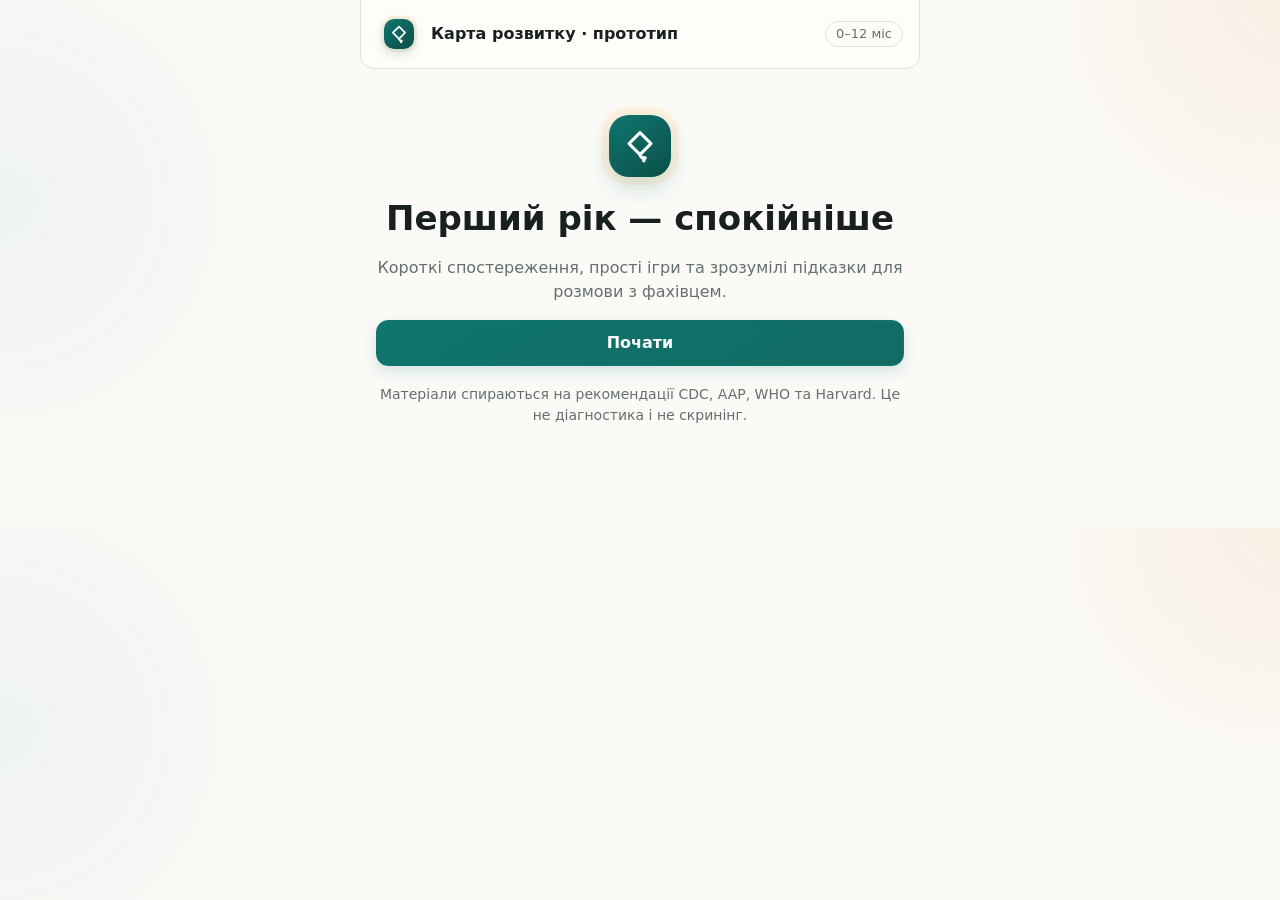
==== prototype_stage5_ua/index.html @ cbba1bf1 "refactor: focus game on one safe activity" ====
<!doctype html>
<html lang="uk">
<head>
  <meta charset="utf-8">
  <meta name="viewport" content="width=device-width, initial-scale=1, viewport-fit=cover">
  <meta name="theme-color" content="#0f766e">
  <meta name="apple-mobile-web-app-capable" content="yes">
  <meta name="apple-mobile-web-app-status-bar-style" content="default">
  <title>Карта розвитку дитини</title>
  <link rel="manifest" href="manifest.webmanifest">
  <link rel="icon" href="app-icon.svg" type="image/svg+xml">
  <link rel="apple-touch-icon" href="app-icon-192.png">
  <link rel="stylesheet" href="styles5.css?v=20260714-p2-57-r1">
</head>
<body>
  <header class="appbar">
    <button type="button" class="appbar-back" data-go="home" aria-label="На головну">
      <span class="brand-mark" aria-hidden="true">
        <svg viewBox="0 0 20 20" fill="none" stroke="currentColor" stroke-width="1.7" stroke-linecap="round" stroke-linejoin="round" focusable="false">
          <path d="m10 2.6 6.1 6.1-6.1 6.1-6.1-6.1Z"/><path d="M10 14.8c0 1.6 2 1.4 2 3"/><path d="m10.9 16.4 2 .2-.8 1.7"/>
        </svg>
      </span>
    </button>
    <div id="appbarChild" class="appbar-child"><strong>Карта розвитку</strong><span class="appbar-tag">0–12 міс</span></div>
    <span id="storageStatus" class="storage-status" role="status" aria-live="polite" aria-atomic="true" hidden></span>
    <span id="offlineStatus" class="offline-status" role="status" aria-live="polite" aria-atomic="true" hidden></span>
  </header>

  <main id="screen"></main>

  <nav id="bottomNav" class="bottom-nav" aria-label="Основна навігація"></nav>

  <!-- Reuse the canonical data + engine — no logic/data is duplicated here. -->
  <script src="../prototype_stage4_ua/data_ua.js?v=20260714-p2-57-r1"></script>
  <script src="../prototype_stage4_ua/engine.js?v=20260714-p2-57-r1"></script>
  <script src="questions_ua.js?v=20260714-p2-57-r1"></script>
  <script src="illustrations.js?v=20260714-p2-57-r1"></script>
  <script src="authors_ua.js?v=20260714-p2-57-r1"></script>
  <script src="who_windows.js?v=20260714-p2-57-r1"></script>
  <script src="activity_context_ua.js?v=20260714-p2-57-r1"></script>
  <script src="library_ua.js?v=20260714-p2-57-r1"></script>
  <script>window.MILESTONES_BUILD_CHANNEL = "validation";</script>
  <script src="app5.js?v=20260714-p2-57-r1"></script>
  <script src="pwa.js?v=20260714-p2-57-r1"></script>
</body>
</html>
---- prototype_stage5_ua/styles5.css ----
:root {
  --ink: #18201f;
  --muted: #64706d;
  --line: #dbe5e1;
  --paper: #fbfaf7;
  --panel: #ffffff;
  --mint: #dff3ec;
  --teal: #0f766e;
  --teal-dark: #0b4f49;
  --apricot: #e7a05a;
  --apricot-dark: #8a4c18;
  --apricot-soft: #fff1df;
  --blush-soft: #f8e9e4;
  --panel-warm: #fffdf9;
  --radius: 14px;
  --shadow: 0 10px 30px rgba(24, 32, 31, 0.08);
  --nav-h: 64px;
}

* { box-sizing: border-box; }
[hidden] { display: none !important; }
html { -webkit-text-size-adjust: 100%; }
body {
  margin: 0;
  color: var(--ink);
  background:
    radial-gradient(circle at 100% 0, rgba(231, 160, 90, 0.12), transparent 260px),
    radial-gradient(circle at 0 38%, rgba(15, 118, 110, 0.05), transparent 300px),
    var(--paper);
  font-family: Inter, ui-sans-serif, system-ui, -apple-system, "Segoe UI", sans-serif;
  line-height: 1.5;
}
button, input, select, textarea { font: inherit; }
h1, h2, h3, h4 { line-height: 1.25; }
h1 { font-size: clamp(26px, 7vw, 34px); margin: 4px 0 8px; }
h1[tabindex="-1"]:focus, #questionTitle[tabindex="-1"]:focus { outline: none; }
h2 { font-size: 20px; }
.muted { color: var(--muted); }
.small { font-size: 14px; }
.mt { margin-top: 22px; }
.center { text-align: center; }

/* shell */
.appbar {
  position: sticky; top: 0; z-index: 20;
  display: flex; align-items: center; gap: 10px;
  width: min(100%, 560px); margin: 0 auto;
  padding: 12px 16px; padding-top: max(12px, env(safe-area-inset-top));
  background: rgba(255, 253, 249, 0.94);
  border-bottom: 1px solid var(--line);
  backdrop-filter: blur(12px);
}
.appbar strong { flex: 1; font-size: 16px; }
.appbar-tag { flex-shrink: 0; color: var(--muted); font-size: 13px; border: 1px solid var(--line); border-radius: 999px; padding: 2px 10px; }
.offline-status { flex-shrink: 0; padding: 3px 8px; border: 1px solid var(--teal); border-radius: 999px; color: var(--teal-dark); background: var(--mint); font-size: 13px; font-weight: 700; }
.storage-status { flex-shrink: 0; padding: 3px 8px; border: 1px solid #d9a09a; border-radius: 999px; color: #8f2d25; background: #fdecea; font-size: 13px; font-weight: 700; }
.appbar-back { width: 44px; height: 44px; display: grid; place-items: center; border: 0; border-radius: 12px; background: transparent; padding: 0; cursor: pointer; }
.appbar-back:hover { background: var(--apricot-soft); }
.appbar-child { flex: 1; display: flex; align-items: center; gap: 8px; min-width: 0; }
.appbar-select { flex: 1; min-width: 0; min-height: 44px; width: 100%; font: inherit; font-weight: 600; color: inherit; background: transparent; border: 1px solid var(--line); border-radius: 8px; padding: 8px; cursor: pointer; }
.home-danger { display: flex; flex-wrap: wrap; gap: 18px; }
.home-danger .linklike { min-height: 44px; display: inline-flex; align-items: center; margin-top: 0; }
.who-window { margin: 6px 0 0; font-size: 14px; line-height: 1.5; color: var(--muted); border-left: 2px solid var(--teal); padding-left: 8px; }
.brand-mark { display: grid; place-items: center; width: 30px; height: 30px; border-radius: 10px; color: #fff; background: linear-gradient(145deg, var(--teal), var(--teal-dark)); box-shadow: 0 4px 12px rgba(15, 118, 110, 0.22), 0 0 0 3px var(--apricot-soft); }
.brand-mark svg { width: 20px; height: 20px; display: block; }

main {
  max-width: 560px; margin: 0 auto;
  padding-bottom: calc(var(--nav-h) + env(safe-area-inset-bottom) + 16px);
}
.screen-pad { padding: 18px 16px 8px; }
.screen-pad > h1 { margin: 4px 0 6px; }
.lead { font-size: 16px; color: var(--muted); }
.fineprint { color: var(--muted); font-size: 14px; margin-top: 18px; }

/* bottom nav */
.bottom-nav {
  position: fixed; left: 50%; bottom: 0; z-index: 20; transform: translateX(-50%);
  width: min(100%, 560px);
  display: flex; gap: 4px;
  padding: 8px 8px calc(8px + env(safe-area-inset-bottom));
  background: rgba(255, 255, 255, 0.96);
  border-top: 1px solid var(--line);
  backdrop-filter: blur(12px);
}
.nav-btn {
  flex: 1; display: flex; flex-direction: column; align-items: center; gap: 2px;
  min-height: 48px; padding: 6px 4px; border: 0; border-radius: 10px;
  background: transparent; color: var(--muted); cursor: pointer; font-size: 13px;
}
.nav-btn.active { color: var(--teal); background: linear-gradient(145deg, var(--mint), #edf8f4); }
.nav-ico { width: 22px; height: 22px; display: grid; place-items: center; line-height: 1; }
.nav-icon { width: 22px; height: 22px; display: block; }

/* buttons */
.btn {
  display: inline-flex; align-items: center; justify-content: center;
  min-height: 46px; padding: 0 18px; border-radius: 12px; border: 1px solid var(--line);
  background: var(--panel); color: var(--ink); cursor: pointer; font-weight: 600;
}
.btn.primary { background: linear-gradient(145deg, var(--teal), #126a64); border-color: var(--teal); color: #fff; box-shadow: 0 6px 16px rgba(15, 118, 110, 0.16); }
.btn.ghost { background: var(--mint); border-color: transparent; color: var(--teal-dark); }
.btn.block { display: flex; width: 100%; margin-top: 16px; }
.btn:disabled { opacity: .5; cursor: not-allowed; }
.has-thumb-action { padding-bottom: 94px; }
.thumb-action {
  position: fixed; left: 50%; bottom: calc(var(--nav-h) + env(safe-area-inset-bottom) + 8px); z-index: 19;
  width: min(calc(100% - 24px), 536px); transform: translateX(-50%);
  padding: 8px; border: 1px solid var(--line); border-radius: 14px;
  background: rgba(251, 250, 247, 0.96); box-shadow: var(--shadow); backdrop-filter: blur(12px);
}
.thumb-action .btn { width: 100%; margin: 0; }
.thumb-status { display: none; margin: 0 0 6px; color: var(--teal-dark); font-size: 14px; text-align: center; }
.thumb-status:not(:empty) { display: block; }
.row { display: flex; gap: 10px; margin-top: 14px; flex-wrap: wrap; }
.row .btn { flex: 1; }
.linklike { display: inline-block; margin-top: 24px; border: 0; background: none; color: var(--muted); text-decoration: underline; cursor: pointer; }
.linklike.danger { color: #b4453c; }

/* cards */
.card { border: 1px solid var(--line); border-radius: var(--radius); background: var(--panel); padding: 16px; margin-top: 14px; box-shadow: var(--shadow); }
.card.today, .card.next-step { border-left: 4px solid var(--teal); }
.card.next-step { position: relative; overflow: hidden; background: linear-gradient(145deg, #fff, var(--panel-warm)); }
.card.next-step::after { content: ""; position: absolute; top: -34px; right: -30px; width: 94px; height: 94px; border-radius: 50%; background: radial-gradient(circle, var(--apricot-soft) 0 44%, rgba(255, 241, 223, 0) 70%); pointer-events: none; }
.card.next-step > * { position: relative; z-index: 1; }
.card.next-step.done-today { border-left-color: #78a08e; background: linear-gradient(145deg, #f7faf9, #fffdf9); }
.card.next-step h2 { margin: 6px 0; }
.card.next-step .btn { margin-top: 4px; }
.next-step-progress { height: 7px; margin: 12px 0 14px; overflow: hidden; border-radius: 999px; background: #e5ece9; }
.next-step-progress span { display: block; height: 100%; border-radius: inherit; background: var(--teal); }
.mini-label { display: block; font-size: 13px; text-transform: uppercase; letter-spacing: .04em; color: var(--muted); margin-bottom: 6px; }
.chip { display: inline-block; font-size: 13px; color: var(--teal-dark); background: var(--mint); border-radius: 999px; padding: 3px 10px; }
.note { color: var(--muted); font-size: 14px; background: var(--mint); border-radius: 10px; padding: 10px 12px; margin-top: 12px; }
.hello h2 { margin: 4px 0 8px; }
.profile-meta { display: flex; align-items: center; gap: 10px; flex-wrap: wrap; }
.profile-edit { min-height: 44px; padding: 4px 12px; border: 0; border-radius: 9px; background: var(--mint); color: var(--teal-dark); cursor: pointer; font-weight: 600; }
.logo-dot { width: 62px; height: 62px; display: grid; place-items: center; border-radius: 20px; margin: 28px auto 20px; color: #fff; background: linear-gradient(145deg, var(--teal), var(--teal-dark)); box-shadow: 0 10px 24px rgba(15, 118, 110, 0.2), 0 0 0 8px var(--apricot-soft); }
.logo-dot .nav-icon { width: 36px; height: 36px; }

.week-recap { display: grid; grid-template-columns: 48px 1fr; gap: 12px; align-items: start; margin-top: 14px; padding: 15px; border: 1px solid #ecd6bf; border-radius: 16px; background: linear-gradient(145deg, var(--apricot-soft), #fffaf4 58%, var(--blush-soft)); }
.week-recap-mark { width: 46px; height: 46px; display: grid; place-items: center; border-radius: 15px; color: var(--teal-dark); background: rgba(255, 255, 255, 0.74); box-shadow: 0 5px 14px rgba(138, 76, 24, 0.1); }
.week-recap-mark .nav-icon { width: 26px; height: 26px; }
.week-recap h2 { margin: 2px 0 5px; font-size: 18px; }
.week-recap p { margin: 0; color: #5f554d; font-size: 14px; }
.week-recap .mini-label { color: var(--apricot-dark); margin-bottom: 2px; }
.week-recap .week-recap-note { margin-top: 8px; padding-top: 8px; border-top: 1px solid rgba(138, 76, 24, 0.13); color: #71563f; }
.private-moments { margin-top: 14px; padding: 15px; border: 1px solid #cfe2dd; border-radius: 16px; background: #f5faf8; }
.private-moments-head { display: flex; align-items: flex-start; justify-content: space-between; gap: 12px; }
.private-moments-head h2 { margin: 2px 0 0; font-size: 18px; }
.private-moments-head > span { padding: 4px 8px; border-radius: 999px; background: #fff; color: var(--teal-dark); font-size: 11px; font-weight: 800; }
.private-moments > p { margin: 8px 0 0; color: var(--muted); font-size: 13px; }
.private-moments ul { display: grid; gap: 8px; margin: 12px 0 0; padding: 0; list-style: none; }
.private-moments li { display: grid; grid-template-columns: minmax(0, 1fr) auto; gap: 10px; align-items: start; padding: 10px; border-radius: 11px; background: #fff; }
.private-moments li div { display: grid; gap: 3px; min-width: 0; }
.private-moments time { color: var(--muted); font-size: 11px; }
.private-moments li strong { color: var(--teal-dark); font-size: 13px; }
.private-moments li p { margin: 1px 0 0; color: #40504d; font-size: 13px; overflow-wrap: anywhere; }
.private-moments li button { min-height: 40px; padding: 6px 8px; border: 1px solid var(--line); border-radius: 9px; background: transparent; color: #855021; cursor: pointer; font-size: 12px; }
.private-moments > small { display: block; margin-top: 10px; color: var(--muted); line-height: 1.4; }
.parent-minute { margin-top: 14px; padding: 15px; border: 1px solid #ecd6bf; border-radius: 16px; background: linear-gradient(145deg, #fffaf4, var(--apricot-soft)); }
.parent-minute-head { display: flex; align-items: flex-start; gap: 11px; }
.parent-minute-head > span { width: 38px; height: 38px; display: grid; place-items: center; flex: 0 0 38px; border-radius: 13px; background: #fff; color: var(--apricot-dark); font-size: 20px; font-weight: 800; }
.parent-minute h2 { margin: 2px 0 0; font-size: 18px; }
.parent-minute > p { margin: 9px 0; color: #5f554d; font-size: 13px; }
.parent-minute details { border-top: 1px solid rgba(138, 76, 24, .14); }
.parent-minute summary { min-height: 46px; display: flex; align-items: center; color: var(--teal-dark); cursor: pointer; font-weight: 750; }
.parent-minute-answer { padding: 0 0 3px; }
.parent-minute-answer p { margin: 0 0 10px; color: #40504d; font-size: 14px; }
.parent-minute-answer strong { display: block; margin-bottom: 4px; color: var(--apricot-dark); font-size: 13px; }
.parent-minute-answer a { display: inline-block; min-height: 44px; padding: 10px 0; color: var(--teal-dark); font-weight: 700; }
.parent-minute-answer small { display: block; color: var(--muted); }
.home-today-flow { display: grid; gap: 0; }
.home-secondary { margin-top: 22px; }
.home-secondary h2 { margin: 0 0 10px; font-size: 18px; }
.home-secondary-links { display: grid; gap: 8px; }
.home-secondary-link { width: 100%; min-height: 68px; display: grid; grid-template-columns: 40px 1fr 32px; align-items: center; gap: 10px; padding: 10px 12px; border: 1px solid var(--line); border-radius: 12px; background: var(--panel); color: var(--ink); cursor: pointer; text-align: left; }
.home-secondary-link > span:first-child { width: 40px; height: 40px; display: grid; place-items: center; border-radius: 12px; background: var(--mint); color: var(--teal-dark); }
.home-secondary-link > span:nth-child(2) { display: grid; gap: 2px; }
.home-secondary-link strong { font-size: 15px; }
.home-secondary-link small { color: var(--muted); font-size: 12px; }
.home-secondary-link > b { width: 32px; height: 32px; display: grid; place-items: center; color: var(--teal-dark); font-size: 18px; }

/* tiles */
.tiles { display: grid; grid-template-columns: 1fr 1fr; gap: 12px; margin-top: 16px; }
.data-controls { margin-top: 12px; }
.data-controls summary { min-height: 44px; display: flex; align-items: center; color: var(--muted); cursor: pointer; font-size: 13px; }
.data-controls .home-danger { padding-top: 4px; }
.install-controls, .update-controls { padding: 6px 0 14px; border-bottom: 1px solid var(--line); }
.install-controls .btn, .update-controls .btn { width: 100%; }
.backup-controls { padding: 6px 0 14px; border-bottom: 1px solid var(--line); }
.backup-actions { display: grid; grid-template-columns: 1fr; gap: 8px; }
.backup-actions .btn { width: 100%; }
.backup-status { min-height: 21px; margin: 8px 0 0; color: var(--teal-dark); font-size: 14px; }
.visually-hidden { position: absolute !important; width: 1px !important; height: 1px !important; padding: 0 !important; margin: -1px !important; overflow: hidden !important; clip: rect(0, 0, 0, 0) !important; white-space: nowrap !important; border: 0 !important; }
.tile { text-align: left; display: flex; flex-direction: column; gap: 2px; min-height: 72px; padding: 14px; border: 1px solid var(--line); border-radius: 12px; background: var(--panel-warm); cursor: pointer; }
.tile strong { font-size: 15px; }
.tile .muted { font-size: 14px; }

/* forms */
.field { display: block; margin-top: 14px; }
.field > span { display: block; font-size: 14px; color: var(--muted); margin-bottom: 6px; }
.field input, .field textarea { width: 100%; padding: 12px; border: 1px solid var(--line); border-radius: 10px; background: var(--panel); }
.field input[aria-invalid="true"] { border-color: #b4453c; }
.field-error { min-height: 20px; margin-top: 6px; color: #b4453c; font-size: 14px; }
.check { display: flex; gap: 10px; align-items: flex-start; margin-top: 14px; padding: 12px; border: 1px solid var(--line); border-radius: 10px; background: var(--panel); cursor: pointer; }
.check input { margin-top: 3px; }
.age-hint { margin-top: 10px; color: var(--teal-dark); font-size: 14px; min-height: 18px; }
.preterm-details { margin-top: 16px; border: 1px solid var(--line); border-radius: 12px; background: #f7faf9; padding: 0 14px; }
.preterm-details summary { min-height: 48px; display: flex; align-items: center; color: var(--teal-dark); cursor: pointer; font-weight: 700; }
.preterm-details[open] summary { border-bottom: 1px solid var(--line); }
.preterm-details > p { margin: 12px 0 0; }
.preterm-details .field { margin-bottom: 0; }
.corrected-age-note { margin: 9px 0 14px; color: var(--muted); font-size: 13px; line-height: 1.45; }

/* survey */
.q-card { border: 1px solid var(--line); border-radius: 12px; background: var(--panel); padding: 16px; margin-top: 12px; }
.q-card-single { margin-top: 18px; padding: 20px; box-shadow: var(--shadow); }
.q-card-single h2 { margin: 8px 0; font-size: 22px; }
.question-prompt { margin: 10px 0 0; font-size: 17px; line-height: 1.6; }
.q-meta { display: flex; justify-content: space-between; gap: 10px; color: var(--muted); font-size: 13px; margin-bottom: 6px; }
.q-card h4 { margin: 0 0 6px; font-size: 16px; }
.state-controls { display: grid; grid-template-columns: 1fr; gap: 8px; margin-top: 18px; }
.state-controls button { min-height: 48px; border: 1px solid var(--line); border-radius: 11px; background: #f7faf9; color: var(--ink); cursor: pointer; font-size: 15px; font-weight: 600; }
.state-controls button.active { color: #fff; background: var(--teal); border-color: var(--teal); }
.progress-mini { height: 8px; border-radius: 999px; background: var(--mint); overflow: hidden; margin-top: 8px; }
.progress-mini span { display: block; height: 100%; background: var(--teal); transition: width .2s ease; }
.survey-progress-row { display: flex; justify-content: space-between; gap: 12px; margin-top: 20px; color: var(--muted); font-size: 14px; }
.survey-actions { display: grid; grid-template-columns: 1fr 1.4fr; gap: 10px; margin-top: 16px; }
.survey-actions-auto { display: flex; align-items: center; gap: 12px; }
.survey-actions-auto .btn { flex: 0 0 auto; }
.survey-auto-hint { flex: 1; margin: 0; color: var(--muted); font-size: 14px; text-align: right; }

/* charts (grouped vertical bars, one bar per test) */
.dbars { margin-top: 6px; }
.chart-cap { font-size: 12px; color: var(--muted); margin: 0 0 10px; }
.chart-legend { display: flex; flex-wrap: wrap; gap: 8px 14px; margin-bottom: 12px; }
.leg { display: inline-flex; align-items: center; gap: 6px; font-size: 12px; color: var(--muted); }
.leg-dot { width: 10px; height: 10px; border-radius: 3px; display: inline-block; }
.vchart { display: flex; align-items: flex-end; gap: 14px; padding: 4px 2px 0; }
.vgroup { flex: 1; min-width: 0; display: flex; flex-direction: column; align-items: center; gap: 6px; }
.vbar-count { font-style: normal; font-size: 12px; color: var(--muted); }
.cbars { display: flex; align-items: flex-end; gap: 3px; height: 120px; }
.cbar { width: 13px; border-radius: 5px 5px 0 0; min-height: 3px; transition: height .25s ease; }
.vbar-label { font-size: 11px; line-height: 1.2; text-align: center; color: var(--ink); }

/* vision / discuss */
.focus-list { margin: 8px 0 0; padding-left: 18px; }
.result-hero { display: grid; grid-template-columns: 42px 1fr; gap: 10px 12px; margin-top: 14px; padding: 15px; border: 1px solid #cfe3de; border-radius: 16px; background: linear-gradient(145deg, #fff, var(--mint)); }
.result-hero-icon { width: 42px; height: 42px; display: grid; place-items: center; border-radius: 14px; background: var(--teal); color: #fff; font-size: 22px; font-weight: 800; }
.result-hero .mini-label { margin: 0 0 2px; }
.result-hero h2 { margin: 0; font-size: 20px; }
.result-hero p { margin: 5px 0 0; color: #40504d; font-size: 14px; }
.result-hero > small { grid-column: 1 / -1; color: var(--muted); font-size: 12px; }
.result-hero.discuss-now { border-color: #e7c49f; background: linear-gradient(145deg, #fff, var(--apricot-soft)); }
.result-hero.discuss-now .result-hero-icon { background: var(--apricot-dark); }
.result-focus { display: flex; align-items: center; justify-content: space-between; gap: 10px; margin-top: 12px; padding: 10px 12px; border-radius: 12px; background: var(--panel); }
.result-focus > span { color: var(--muted); font-size: 12px; font-weight: 700; }
.result-focus > div { display: flex; flex-wrap: wrap; justify-content: flex-end; gap: 5px; }
.result-focus strong { padding: 4px 8px; border-radius: 999px; background: var(--mint); color: var(--teal-dark); font-size: 12px; }
.result-details { margin-top: 12px; border-top: 1px solid var(--line); border-bottom: 1px solid var(--line); }
.result-details > summary { min-height: 48px; display: flex; align-items: center; color: var(--teal-dark); cursor: pointer; font-weight: 700; }
.result-details .domain-summary { padding-bottom: 6px; }
.discuss-card { border: 1px solid var(--line); border-left: 3px solid var(--teal); border-radius: 10px; background: var(--panel); padding: 12px 14px; margin-top: 10px; }
.discuss-card h3 { margin: 0 0 6px; font-size: 16px; }
.calm-anchor { margin-top: 8px; padding: 11px 12px; border-radius: 10px; color: var(--teal-dark); background: var(--mint); font-size: 14px; }
.calm-details, .evidence-details { margin-top: 16px; border: 1px solid var(--line); border-radius: 12px; background: var(--panel); padding: 12px 14px; }
.calm-details summary, .evidence-details summary { min-height: 44px; display: flex; align-items: center; color: var(--teal-dark); cursor: pointer; font-weight: 700; }
.domain-summary { display: grid; gap: 0; }
.domain-row { display: grid; gap: 3px; padding: 12px 0; border-bottom: 1px solid var(--line); }
.domain-row:last-child { border-bottom: 0; }
.domain-row span { color: var(--muted); font-size: 14px; }
.observation-route { display: grid; gap: 5px; margin-top: 14px; padding: 13px 14px; border: 1px solid #cfe3de; border-radius: 13px; background: var(--mint); }
.observation-route .mini-label { margin: 0; }
.observation-route strong { color: var(--teal-dark); font-size: 16px; }
.observation-route p { margin: 0; color: #40504d; font-size: 13px; }
.observation-route .btn { margin-top: 5px; }
.observation-route.discuss-now { border-color: #e7c49f; background: var(--apricot-soft); }
.observation-route.discuss-now strong { color: var(--apricot-dark); }

/* specialist visit prep */
.visit-overview { margin-top: 18px; padding: 16px; border: 1px solid var(--line); border-left: 4px solid var(--teal); border-radius: var(--radius); background: var(--panel); box-shadow: var(--shadow); }
.visit-overview-head { display: flex; align-items: flex-start; justify-content: space-between; gap: 12px; }
.visit-overview-head h2 { margin: 0; font-size: 19px; }
.visit-overview-head time { max-width: 42%; color: var(--muted); font-size: 12px; text-align: right; }
.visit-ready-line { margin: 14px 0 0; padding: 10px 12px; border-radius: 10px; color: var(--teal-dark); background: var(--mint); font-size: 14px; }
.visit-discuss { margin-top: 14px; border-top: 1px solid var(--line); }
.visit-discuss summary { min-height: 48px; display: flex; align-items: center; color: var(--teal-dark); cursor: pointer; font-weight: 700; }
.visit-discuss-body { padding: 2px 0 4px; }
.visit-notes { margin-top: 14px; border: 1px solid var(--line); border-radius: 12px; background: var(--panel); padding: 0 14px; }
.visit-notes summary { min-height: 52px; display: flex; align-items: center; justify-content: space-between; gap: 12px; color: var(--teal-dark); cursor: pointer; font-weight: 700; }
.visit-prep { padding: 2px 0 16px; }
.visit-prep textarea { min-height: 86px; resize: vertical; }
.visit-notes:focus-within ~ .thumb-action { display: none; }
.local-note { margin: 14px 0 0; color: var(--muted); font-size: 13px; }

/* program */
.play-context { margin: 12px 0; border: 1px solid var(--line); border-radius: 14px; background: rgba(255, 253, 249, 0.9); box-shadow: 0 5px 16px rgba(24, 32, 31, 0.04); overflow: hidden; }
.play-context > summary { min-height: 50px; display: grid; grid-template-columns: 28px 1fr auto; align-items: center; gap: 7px; padding: 10px 12px; color: var(--teal-dark); cursor: pointer; }
.play-context > summary > span { width: 28px; height: 28px; display: grid; place-items: center; border-radius: 9px; background: var(--mint); }
.play-context > summary small { color: var(--muted); font-size: 11px; font-weight: 650; }
.play-context[open] > summary { border-bottom: 1px solid var(--line); }
.play-context-head { display: flex; align-items: baseline; justify-content: space-between; gap: 10px; }
.play-context-head span { color: var(--muted); font-size: 12px; }
.play-context-copy { margin: 4px 0 10px; color: var(--muted); font-size: 13px; }
.play-context-options { display: flex; flex-wrap: wrap; gap: 6px; padding: 11px 12px 0; }
.play-context-options button { min-height: 44px; border: 1px solid var(--line); border-radius: 999px; background: #fff; color: var(--ink); padding: 7px 8px; cursor: pointer; font-size: 13px; font-weight: 650; }
.play-context-options button.active { border-color: var(--teal); background: var(--mint); color: var(--teal-dark); }
.play-context-options button:disabled { opacity: .55; cursor: not-allowed; }
.play-context-status { min-height: 20px; margin: 8px 12px 11px; color: var(--teal-dark); font-size: 13px; }
.illus { display: flex; align-items: center; justify-content: center; color: var(--teal); background: var(--mint); border-radius: 12px; padding: 18px; margin-bottom: 12px; }
.illus svg { width: 84px; height: 84px; }
.illus.mini { padding: 10px; margin-bottom: 10px; border-radius: 10px; }
.illus.mini svg { width: 46px; height: 46px; }
.tag-row { display: flex; flex-wrap: wrap; gap: 6px; margin-bottom: 8px; }
.source-line { font-size: 13px; color: var(--muted); }
.approach { margin-top: 12px; padding: 10px 12px; border: 1px dashed var(--line); border-radius: 10px; background: #f6faf9; }
.approach p { margin: 6px 0 0; font-size: 14px; }
.approach-tag { display: inline-block; font-size: 11px; color: var(--teal-dark); background: var(--mint); border-radius: 999px; padding: 2px 8px; }
.steps ol { counter-reset: activity-step; display: grid; gap: 6px; margin: 7px 0 0; padding: 0; list-style: none; }
.steps li { counter-increment: activity-step; position: relative; min-height: 38px; padding: 8px 10px 8px 42px; border-radius: 10px; background: #f7faf9; }
.steps li::before { content: counter(activity-step); position: absolute; left: 10px; top: 9px; width: 24px; height: 24px; display: grid; place-items: center; border-radius: 50%; color: #fff; background: var(--teal); font-size: 12px; font-weight: 700; }
.stop { margin-top: 10px; font-size: 14px; background: #f5f8f7; border: 1px solid var(--line); border-radius: 10px; padding: 9px 11px; }
.program-list { display: grid; gap: 10px; margin-top: 10px; }
.week-plan { margin-top: 18px; border-top: 1px solid var(--line); }
.week-plan > summary { min-height: 52px; display: flex; align-items: center; justify-content: space-between; gap: 12px; color: var(--teal-dark); cursor: pointer; font-weight: 700; }
.week-plan[open] > summary { border-bottom: 1px solid var(--line); }
.play-cycle { margin-top: 14px; padding: 13px; border: 1px solid var(--line); border-radius: 14px; background: var(--panel); }
.play-cycle-head { display: flex; align-items: flex-start; justify-content: space-between; gap: 12px; }
.play-cycle-head .mini-label { margin-bottom: 2px; }
.play-cycle-head > span { color: var(--muted); font-size: 12px; white-space: nowrap; }
.play-cycle ol { display: grid; grid-template-columns: repeat(7, minmax(52px, 1fr)); gap: 6px; margin: 12px -4px 0; padding: 0 4px 5px; list-style: none; overflow-x: auto; }
.play-cycle li { min-width: 52px; display: grid; justify-items: center; gap: 2px; padding: 7px 4px; border: 1px solid var(--line); border-radius: 10px; color: var(--muted); background: #fff; }
.play-cycle li.active { border-color: var(--teal); color: var(--teal-dark); background: var(--mint); }
.play-cycle li span, .play-cycle li small { font-size: 10px; }
.play-cycle li strong { font-size: 16px; }
.play-cycle p { margin: 7px 0 0; color: var(--muted); font-size: 12px; }
.day-acc { border: 1px solid var(--line); border-radius: 12px; background: var(--panel); overflow: hidden; }
.day-acc.open { border-color: var(--teal); box-shadow: var(--shadow); }
.today-game { margin-top: 14px; }
.daily-play-menu { margin-top: 14px; padding: 0 14px; border: 1px solid #cfe2dd; border-radius: 15px; background: #f5faf8; }
.daily-play-menu > summary { min-height: 50px; display: flex; align-items: center; justify-content: space-between; gap: 12px; color: var(--teal-dark); cursor: pointer; font-weight: 750; }
.daily-play-menu > summary small { color: var(--muted); font-size: 12px; font-weight: 600; }
.daily-play-menu[open] > summary { border-bottom: 1px solid #cfe2dd; }
.daily-play-menu > .daily-play-hint { margin: 9px 1px 14px; color: var(--muted); font-size: 12px; }
.daily-play-options { display: grid; gap: 7px; margin-top: 12px; }
.daily-play-option { min-height: 58px; display: grid; grid-template-columns: 1fr auto; align-items: center; gap: 8px; padding: 8px 10px; border: 1px solid var(--line); border-radius: 12px; background: #fff; color: var(--ink); cursor: pointer; text-align: left; }
.daily-play-option > strong { font-size: 15px; }
.daily-play-option > small { color: var(--muted); font-size: 11px; white-space: nowrap; }
.daily-play-option.done { background: var(--mint); }
.daily-play-option:disabled { opacity: .55; cursor: not-allowed; }
.today-game-head { display: flex; align-items: center; gap: 8px; padding: 12px 14px 0; }
.day-acc-head { width: 100%; display: flex; align-items: center; gap: 10px; padding: 14px; border: 0; background: transparent; cursor: pointer; text-align: left; }
.day-acc-meta { display: flex; align-items: center; gap: 8px; flex-shrink: 0; }
.day-num { font-weight: 700; }
.day-acc-title { flex: 1; min-width: 0; color: var(--muted); font-size: 14px; overflow: hidden; text-overflow: ellipsis; white-space: nowrap; }
.day-acc.open .day-acc-title { display: none; }
.day-badge { font-size: 11px; color: var(--teal-dark); background: var(--mint); border-radius: 999px; padding: 3px 8px; flex-shrink: 0; }
.day-acc-caret { color: var(--teal); font-size: 14px; flex-shrink: 0; }
.day-acc-body { padding: 4px 14px 14px; }
.activity-title { margin: 8px 0 6px; }
.activity-title-row { display: flex; align-items: flex-start; justify-content: space-between; gap: 10px; }
.activity-title-row .activity-title { flex: 1; min-width: 0; }
.favorite-toggle { min-height: 44px; display: inline-flex; align-items: center; gap: 5px; flex-shrink: 0; border: 1px solid var(--line); border-radius: 999px; background: #fff; color: var(--teal-dark); padding: 7px 10px; cursor: pointer; font-size: 12px; font-weight: 700; }
.favorite-toggle.active { border-color: #e0a974; background: #fff4e8; color: #8a4c18; }
.favorite-icon { width: 18px; height: 18px; display: block; }
.activity-quick-meta { margin-bottom: 12px; }
.activity-safety-strip { display: grid; gap: 7px; margin: 0 0 14px; padding: 13px; border: 1px solid #b9d8d1; border-radius: 12px; background: #f2f8f6; color: var(--ink); }
.activity-safety-strip > strong { color: var(--teal-dark); font-size: 15px; }
.activity-safety-strip p { margin: 0; font-size: 14px; line-height: 1.45; }
.activity-safety-stop { margin-top: 2px !important; padding: 9px 10px; border-left: 3px solid var(--apricot-dark); border-radius: 8px; background: #fff7ed; color: #5f3f25; }
.activity-safety-missing { border-color: #d9a09a; background: #fdecea; }
.activity-safety-missing > strong { color: #8f2d25; }
.low-energy-option { display: grid; gap: 3px; margin: 0 0 12px; padding: 11px 12px; border: 1px solid #ecd6bf; border-radius: 11px; background: var(--apricot-soft); }
.low-energy-option strong { color: var(--apricot-dark); font-size: 13px; }
.low-energy-option span { color: #5f554d; font-size: 14px; }
.low-energy-option small { color: var(--muted); font-size: 12px; }
.motion-guide { margin: 4px 0 12px; }
.motion-guide-head { display: flex; align-items: baseline; justify-content: space-between; gap: 10px; margin-bottom: 8px; }
.motion-guide-head span { flex-shrink: 0; color: var(--muted); font-size: 12px; }

/* One large step per slide; native finger-swipe via horizontal scroll-snap (Instagram-style).
   The caption is inside each slide, so it travels together with its illustration. */
.motion-carousel { overflow: hidden; border: 1px solid #d8e8e4; border-radius: 15px; background: #fffaf3; }
.motion-track {
  display: flex; overflow-x: auto; scroll-snap-type: x mandatory;
  -webkit-overflow-scrolling: touch; scrollbar-width: none;
}
.motion-track::-webkit-scrollbar { display: none; }
.motion-slide { flex: 0 0 100%; min-width: 0; scroll-snap-align: center; scroll-snap-stop: always; }
.motion-slide-art {
  aspect-ratio: 1 / 1; background-repeat: no-repeat; background-color: #fffaf3;
}
.motion-slide-art-svg { display: grid; place-items: center; color: var(--teal-dark); background: rgba(221, 241, 237, .7); }
.motion-slide-art-svg svg { width: 82%; height: 82%; }
.motion-slide-art-svg .motion-accent { color: #d77d39; stroke: currentColor; }
.motion-slide-copy { padding: 11px 13px 13px; border-top: 1px solid #e4efeb; }
.motion-slide-copy span { display: block; color: var(--teal-dark); font-size: 12px; font-weight: 800; }
.motion-slide-copy p { margin: 4px 0 0; color: #40504d; font-size: 14px; line-height: 1.4; }
.motion-slide-stop .motion-slide-copy { background: #fff8f1; }
.motion-slide-stop .motion-slide-copy span { color: var(--apricot-dark); }

.motion-dots { display: flex; justify-content: center; gap: 7px; margin-top: 10px; }
.motion-dot {
  width: 8px; height: 8px; padding: 0; border: 0; border-radius: 50%;
  background: #cddbd6; cursor: pointer; transition: width .2s ease, background .2s ease;
}
.motion-dot.active { width: 22px; border-radius: 999px; background: var(--teal); }
.motion-dot:focus-visible { outline: 3px solid #2563eb; outline-offset: 3px; }

.motion-guide-note { margin: 8px 2px 0; color: var(--muted); font-size: 12px; line-height: 1.4; }
.full-steps { margin: 4px 0 0; border-top: 1px solid var(--line); border-bottom: 1px solid var(--line); }
.full-steps > summary { min-height: 46px; display: flex; align-items: center; color: var(--teal-dark); cursor: pointer; font-weight: 700; }
.full-steps .steps { padding-bottom: 10px; }
.activity-more { margin-top: 9px; border-top: 1px solid var(--line); border-bottom: 1px solid var(--line); }
.activity-more > summary { min-height: 46px; display: flex; align-items: center; color: var(--teal-dark); cursor: pointer; font-weight: 700; }
.activity-more > .steps { padding: 2px 0 8px; }
.activity-more .evidence-details { margin-bottom: 10px; }
.day-opts { display: flex; flex-wrap: wrap; gap: 8px; margin-bottom: 12px; }
.day-opt { min-height: 44px; border: 1px solid var(--line); border-radius: 999px; background: #f7faf9; padding: 8px 12px; cursor: pointer; font-size: 13px; }
.day-opt.active { background: var(--teal); color: #fff; border-color: var(--teal); }
.bonus-label { margin: 14px 0 6px; font-size: 12px; color: var(--muted); }
.day-opts.bonus { margin-bottom: 4px; }
.day-opts.bonus .day-opt { background: #fff; border-style: dashed; }
.day-opts.bonus .day-opt.active { background: var(--teal); border-style: solid; }
.activity-switcher { margin: 16px 0; border-top: 1px solid var(--line); border-bottom: 1px solid var(--line); }
.activity-switcher summary { min-height: 48px; display: flex; align-items: center; color: var(--teal-dark); cursor: pointer; font-weight: 700; }
.activity-switcher-body { padding-bottom: 4px; }
.saved-games { margin-top: 14px; border: 1px solid var(--line); border-radius: 12px; background: var(--panel); padding: 0 14px; }
.saved-games summary { min-height: 48px; display: flex; align-items: center; justify-content: space-between; gap: 12px; color: var(--teal-dark); cursor: pointer; font-weight: 700; }
.saved-games[open] summary { border-bottom: 1px solid var(--line); }
.saved-count { min-width: 28px; padding: 3px 8px; border-radius: 999px; background: #fff4e8; color: #8a4c18; text-align: center; font-size: 12px; }
.saved-game-list { display: grid; gap: 8px; padding: 12px 0 14px; }
.saved-game { width: 100%; min-height: 52px; display: flex; flex-direction: column; align-items: flex-start; gap: 2px; border: 1px solid var(--line); border-radius: 10px; background: #f7faf9; padding: 10px 12px; color: var(--ink); cursor: pointer; text-align: left; }
.saved-game span { color: var(--muted); font-size: 13px; }
.saved-game:disabled { opacity: .55; cursor: not-allowed; }
.activity-feedback { margin-top: 14px; padding: 12px; border-radius: 12px; background: #fff4e8; border: 1px solid #eed3b7; }
.activity-feedback > p { margin: 5px 0 10px; color: #71563f; font-size: 13px; }
.feedback-options { display: grid; grid-template-columns: 1fr 1fr; gap: 8px; }
.feedback-options button { min-height: 44px; border: 1px solid #ddc1a5; border-radius: 10px; background: #fff; color: var(--ink); cursor: pointer; font-weight: 600; }
.feedback-options button.active { border-color: var(--teal); background: var(--mint); color: var(--teal-dark); }
.activity-feedback-response { margin: 9px 0 0; padding: 8px 10px; border-radius: 9px; background: #f5faf8; color: var(--teal-dark); font-size: 12px; }
.play-timer { margin: 15px 0 2px; padding: 13px; border: 1px solid #d8e8e4; border-radius: 13px; background: #f5faf8; }
.play-timer-head { display: flex; align-items: center; justify-content: space-between; gap: 12px; }
.play-timer-head strong { display: block; color: var(--teal-dark); }
.play-timer output { min-width: 70px; color: var(--teal-dark); font-size: 25px; font-variant-numeric: tabular-nums; font-weight: 800; text-align: right; }
.play-timer-presets { display: grid; grid-template-columns: repeat(3, 1fr); gap: 7px; margin: 12px 0 9px; }
.play-timer-presets button, .play-reminder-options button, .activity-signal button { min-height: 44px; border: 1px solid var(--line); border-radius: 10px; background: #fff; color: var(--ink); cursor: pointer; font-weight: 650; }
.play-timer-presets button.active, .activity-signal button.active { border-color: var(--teal); background: var(--mint); color: var(--teal-dark); }
.play-timer .btn { min-width: 130px; margin-right: 10px; }
.play-timer > p { margin: 8px 0 0; color: var(--muted); font-size: 12px; }
.activity-signal { margin-top: 12px; padding: 12px; border: 1px solid #cfe2dd; border-radius: 12px; background: #f5faf8; }
.activity-signal > p { margin: 5px 0 10px; color: var(--muted); font-size: 13px; }
.activity-signal > div { display: grid; grid-template-columns: 1fr 1fr; gap: 7px; }
.activity-signal button:last-child { grid-column: 1 / -1; }
.play-reminder { margin-top: 13px; border-top: 1px solid var(--line); border-bottom: 1px solid var(--line); }
.play-reminder summary { min-height: 48px; display: flex; align-items: center; color: var(--teal-dark); cursor: pointer; font-weight: 750; }
.play-reminder > div { padding-bottom: 12px; }
.play-reminder p { margin: 0 0 10px; color: var(--muted); font-size: 13px; }
.play-reminder-options { display: grid; grid-template-columns: 1fr; gap: 7px; }
.play-session-start, .play-session-active, .play-reflection, .play-continue { margin-top: 15px; padding: 14px; border: 1px solid #cfe2dd; border-radius: 14px; background: #f5faf8; }
.play-session-active { border-color: var(--teal); background: linear-gradient(145deg, #fff, var(--mint)); }
.play-session-start > small { display: block; margin-top: 8px; color: var(--muted); text-align: center; }
.play-session-active > p { margin: 8px 0 10px; color: var(--muted); font-size: 13px; }
.play-step-label { display: flex; align-items: center; gap: 9px; }
.play-step-label > span { width: 30px; height: 30px; display: grid; place-items: center; border-radius: 10px; background: var(--teal); color: #fff; font-weight: 800; }
.play-step-label > strong { color: var(--teal-dark); font-size: 17px; }
.optional-timer { margin: 10px 0; border-top: 1px solid var(--line); border-bottom: 1px solid var(--line); }
.optional-timer > summary { min-height: 46px; display: flex; align-items: center; color: var(--teal-dark); cursor: pointer; font-weight: 700; }
.optional-timer .play-timer { margin-top: 0; border: 0; padding: 0 0 12px; background: transparent; }
.play-reflection-row { margin-top: 14px; }
.play-reflection-row > span { display: block; margin-bottom: 6px; color: var(--muted); font-size: 12px; font-weight: 750; }
.play-reflection-row > div { display: flex; flex-wrap: wrap; gap: 7px; }
.play-reflection-row button, .play-schedule-days button { min-height: 44px; padding: 8px 11px; border: 1px solid var(--line); border-radius: 999px; background: #fff; color: var(--ink); cursor: pointer; }
.play-reflection-row button.active, .play-schedule-days button.active { border-color: var(--teal); background: var(--mint); color: var(--teal-dark); }
.play-note { margin: 12px 0; border-top: 1px solid var(--line); }
.play-note summary { min-height: 44px; display: flex; align-items: center; color: var(--teal-dark); cursor: pointer; font-weight: 700; }
.play-note textarea { width: 100%; padding: 10px; border: 1px solid var(--line); border-radius: 10px; background: #fff; color: var(--ink); font: inherit; }
.play-continue-actions { display: grid; gap: 8px; margin-top: 13px; }
.play-continue-actions .linklike { justify-self: center; }
.play-schedule { margin-top: 14px; padding-top: 13px; border-top: 1px solid var(--line); }
.play-schedule > strong { display: block; margin-bottom: 8px; }
.play-schedule-days { display: flex; gap: 8px; }
.play-schedule label { display: grid; gap: 5px; margin: 10px 0; color: var(--muted); font-size: 12px; }
.play-schedule input { min-height: 48px; width: 100%; padding: 10px 12px; border: 1px solid var(--line); border-radius: 10px; background: #fff; color: var(--ink); font: inherit; font-size: 17px; }
.play-schedule #playReminderStatus { margin: 8px 0 0; color: var(--teal-dark); font-size: 13px; }
.activity-observation { display: grid; gap: 7px; margin-top: 12px; padding: 12px; border: 1px solid #cfe3de; border-radius: 12px; background: #f5faf8; }
.activity-observation label { display: grid; gap: 3px; }
.activity-observation label span { color: var(--muted); font-size: 12px; }
.activity-observation textarea { width: 100%; min-height: 74px; resize: vertical; padding: 10px; border: 1px solid var(--line); border-radius: 10px; background: #fff; color: var(--ink); }
.activity-observation p { margin: 0; color: var(--teal-dark); font-size: 12px; }

/* concise sourced library */
.library-search { display: grid; gap: 6px; margin-top: 18px; color: var(--teal-dark); font-size: 13px; font-weight: 750; }
.library-search input { width: 100%; min-height: 48px; padding: 11px 13px; border: 1px solid var(--line); border-radius: 12px; background: #fff; color: var(--ink); }
.library-topics { display: flex; gap: 7px; margin: 12px -16px 0; padding: 2px 16px 8px; overflow-x: auto; scrollbar-width: thin; }
.library-topics button { min-height: 42px; flex: 0 0 auto; padding: 7px 12px; border: 1px solid var(--line); border-radius: 999px; background: #fff; color: var(--ink); cursor: pointer; font-size: 13px; font-weight: 650; }
.library-topics button.active { border-color: var(--teal); background: var(--mint); color: var(--teal-dark); }
.library-count { margin: 8px 0 0; color: var(--muted); font-size: 13px; }
.library-fallback { display: grid; gap: 4px; margin-top: 10px; padding: 12px; border: 1px solid #ecd6bf; border-radius: 12px; background: var(--apricot-soft); }
.library-fallback strong { color: var(--apricot-dark); font-size: 13px; }
.library-fallback span { color: #5f554d; font-size: 13px; }
.library-fallback button { justify-self: start; min-height: 40px; margin-top: 5px; padding: 6px 10px; border: 1px solid #d9a77a; border-radius: 9px; background: #fff; color: var(--apricot-dark); cursor: pointer; font-weight: 700; }
.library-list { display: grid; gap: 12px; margin-top: 10px; }
.library-card { padding: 15px; border: 1px solid var(--line); border-radius: 15px; background: var(--panel); box-shadow: 0 5px 18px rgba(24, 32, 31, .05); }
.library-card-head { display: flex; align-items: center; justify-content: space-between; gap: 10px; }
.library-age { color: var(--muted); font-size: 12px; text-align: right; }
.library-card h2 { margin: 10px 0 7px; font-size: 19px; }
.library-card > p { margin: 0; color: #40504d; font-size: 14px; }
.library-now { display: grid; gap: 3px; margin-top: 12px; padding: 11px 12px; border-radius: 11px; background: var(--mint); }
.library-now strong { color: var(--teal-dark); font-size: 12px; }
.library-now span { color: #40504d; font-size: 14px; }
.library-source-link { display: grid; gap: 3px; margin-top: 12px; padding-top: 11px; border-top: 1px solid var(--line); }
.library-source-link span { color: var(--muted); font-size: 11px; font-weight: 800; letter-spacing: .03em; text-transform: uppercase; }
.library-source-link a { color: var(--teal-dark); font-size: 13px; font-weight: 700; overflow-wrap: anywhere; }
.library-source { margin-top: 2px; }
.library-source summary { min-height: 44px; display: flex; align-items: center; color: var(--teal-dark); cursor: pointer; font-size: 13px; font-weight: 700; }
.library-source div { padding: 0 2px 4px; }
.library-source p { margin: 3px 0 8px; font-size: 13px; }
.review-status { display: inline-block; margin-right: 4px; padding: 2px 7px; border-radius: 999px; color: var(--apricot-dark); background: var(--apricot-soft); font-size: 11px; font-weight: 800; }

/* stakeholder review screen for the original raster illustration pilot */
.visual-pilot-screen { max-width: 760px; margin: 0 auto; }
.pilot-back { min-height: 44px; margin: -4px 0 12px; padding: 6px 0; border: 0; background: transparent; color: var(--teal-dark); cursor: pointer; font-weight: 700; }
.pilot-kicker { display: inline-flex; margin-bottom: 7px; padding: 4px 9px; border-radius: 999px; background: var(--mint); color: var(--teal-dark); font-size: 12px; font-weight: 800; }
.pilot-figure { overflow: hidden; margin: 18px 0 12px; border: 1px solid #d8e8e4; border-radius: 18px; background: #fffaf3; box-shadow: var(--shadow); }
.pilot-figure img { display: block; width: 100%; height: auto; }
.pilot-figure figcaption { padding: 10px 14px 12px; color: var(--muted); font-size: 13px; }
/* Carousel embedded inside a pilot figure/gallery card: the figure already draws the frame,
   so the inner carousel drops its own border and the dots get breathing room. */
.motion-guide-embed { margin: 0; }
.motion-guide-embed .motion-carousel { border: 0; border-radius: 0; }
.motion-guide-embed .motion-dots { margin: 10px 0; }
.pilot-gallery-head { margin-top: 28px; padding-top: 22px; border-top: 1px solid #d8e8e4; }
.pilot-gallery-head h2 { margin-bottom: 6px; }
.pilot-gallery { display: grid; grid-template-columns: repeat(2, minmax(0, 1fr)); gap: 14px; }
.pilot-gallery.reviewer-focus { grid-template-columns: minmax(0, 520px); justify-content: center; }
.pilot-gallery-card { margin: 0; box-shadow: none; }
.pilot-gallery-card figcaption { display: grid; gap: 4px; }
.pilot-gallery-card figcaption strong { color: var(--teal-dark); }
.pilot-gallery-card figcaption span { font-size: 12px; }
.motion-review-toolbar { margin: 14px 0; padding: 13px; border: 1px solid #cfe2dd; border-radius: 14px; background: #f5faf8; }
.motion-review-toolbar > div:first-child { display: flex; align-items: center; justify-content: space-between; gap: 10px; }
.motion-review-toolbar > div:first-child span { color: var(--teal-dark); font-size: 12px; font-weight: 750; }
.motion-review-toolbar > p { margin: 9px 0 0; color: var(--muted); font-size: 12px; }
.motion-review-sessions { display: flex; flex-wrap: wrap; gap: 6px; margin-top: 10px; }
.motion-review-sessions button { min-height: 40px; padding: 7px 10px; border: 1px solid var(--line); border-radius: 999px; background: #fff; color: var(--ink); cursor: pointer; }
.motion-review-sessions button.active { border-color: var(--teal); background: var(--mint); color: var(--teal-dark); font-weight: 750; }
.motion-review-sessions button:disabled { cursor: default; opacity: 1; }
.motion-reviewer-banner { display: grid; gap: 5px; margin-bottom: 14px; padding: 13px; border: 1px solid #b9d8d0; border-radius: 14px; background: var(--mint); color: #40504d; }
.motion-reviewer-banner span { color: var(--teal-dark); font-size: 11px; font-weight: 800; text-transform: uppercase; letter-spacing: .04em; }
.motion-reviewer-banner strong { color: var(--teal-dark); font-size: 18px; }
.motion-reviewer-banner p { margin: 0; font-size: 12px; line-height: 1.45; }
.motion-reviewer-protocol { display: grid; gap: 8px; margin-bottom: 12px; }
.motion-reviewer-protocol h1 { margin: 0; }
.motion-reviewer-protocol > p { margin: 0; color: #40504d; font-size: 14px; line-height: 1.5; }
.motion-reviewer-protocol ol { display: grid; gap: 5px; margin: 0; padding-left: 20px; color: var(--muted); font-size: 12px; line-height: 1.4; }
.motion-review-filters { display: grid; gap: 7px; margin-top: 13px; padding-top: 13px; border-top: 1px solid #cfe2dd; }
.motion-review-filters > div:first-child { display: flex; align-items: center; justify-content: space-between; gap: 10px; }
.motion-review-filters > div:first-child span { color: var(--muted); font-size: 12px; }
.motion-reviewer-queue-note { margin: 0; color: #40504d; font-size: 12px; }
.motion-review-checkpoint { display: grid; justify-items: center; gap: 9px; grid-column: 1 / -1; padding: 28px 20px; border: 1px solid #b9d8d0; border-radius: 18px; background: linear-gradient(145deg, #f5faf8, var(--mint)); text-align: center; }
.motion-review-checkpoint span { color: var(--teal-dark); font-size: 11px; font-weight: 800; text-transform: uppercase; letter-spacing: .04em; }
.motion-review-checkpoint h2 { margin: 0; color: var(--teal-dark); font-size: 21px; }
.motion-review-checkpoint p { max-width: 430px; margin: 0; color: #40504d; font-size: 13px; line-height: 1.5; }
.motion-review-checkpoint .btn { margin-top: 4px; }
.motion-reviewer-history { display: flex; align-items: center; justify-content: space-between; gap: 10px; margin-top: 10px; padding: 9px 10px; border: 1px solid #cfe2dd; border-radius: 10px; background: #fff; }
.motion-reviewer-history span { color: #40504d; font-size: 12px; }
.motion-reviewer-history .btn { flex: 0 0 auto; min-height: 40px; padding: 7px 9px; }
.motion-filter-label { margin-top: 3px; color: #40504d; font-size: 11px; font-weight: 800; text-transform: uppercase; letter-spacing: .03em; }
.motion-filter-row { display: flex; flex-wrap: wrap; gap: 6px; }
.motion-filter-row button { min-height: 40px; padding: 7px 10px; border: 1px solid var(--line); border-radius: 999px; background: #fff; color: var(--ink); cursor: pointer; }
.motion-filter-row button.active { border-color: var(--teal); background: var(--mint); color: var(--teal-dark); font-weight: 750; }
.motion-filter-row button b { display: inline-grid; min-width: 19px; height: 19px; place-items: center; margin-left: 3px; padding: 0 4px; border-radius: 999px; background: #edf3f1; color: var(--teal-dark); font-size: 10px; }
.motion-review-empty { grid-column: 1 / -1; padding: 24px 16px; border: 1px dashed var(--line); border-radius: 14px; background: #fff; text-align: center; }
.motion-review-empty p { margin: 5px 0 0; color: var(--muted); font-size: 13px; }
.motion-review-overview { display: grid; gap: 10px; margin-top: 13px; padding-top: 13px; border-top: 1px solid #cfe2dd; }
.motion-review-overview > div { display: grid; gap: 3px; }
.motion-review-overview > div span { color: var(--muted); font-size: 12px; }
.motion-collection-stats { display: grid !important; grid-template-columns: repeat(4, minmax(0, 1fr)); gap: 6px !important; }
.motion-collection-stats > div { display: grid; gap: 2px; padding: 8px; border-radius: 9px; background: #fff; text-align: center; }
.motion-collection-stats b { color: var(--teal-dark); font-size: 18px; }
.motion-collection-stats span { font-size: 10px !important; }
.motion-review-overview ul { display: grid; grid-template-columns: repeat(2, minmax(0, 1fr)); gap: 6px; margin: 0; padding: 0; list-style: none; }
.motion-review-overview li { display: grid; grid-template-columns: minmax(0, 1fr) auto; gap: 2px 7px; padding: 7px 9px; border-radius: 9px; background: #fff; color: #40504d; font-size: 12px; }
.motion-review-overview li b { color: var(--teal-dark); }
.motion-review-overview li em { grid-column: 1 / -1; color: #855021; font-size: 11px; font-style: normal; }
.motion-review-overview li em.collection-complete { color: var(--teal-dark); font-weight: 750; }
.motion-review-overview li em.collection-waiting, .motion-review-overview li em.collection-local { color: var(--muted); }
.motion-review-overview li small { grid-column: 1 / -1; color: var(--muted); font-size: 10px; }
.motion-review-overview .btn { width: fit-content; min-height: 44px; }
.motion-review-overview > p { margin: 0; }
.motion-review-invites { margin-top: 13px; border-top: 1px solid #cfe2dd; }
.motion-review-invites > summary { min-height: 44px; display: flex; align-items: center; color: var(--teal-dark); cursor: pointer; font-size: 13px; font-weight: 750; }
.motion-review-invites > p { margin: 0 0 9px; color: var(--muted); font-size: 12px; }
.motion-review-invites ul { display: grid; gap: 6px; margin: 0 0 9px; padding: 0; list-style: none; }
.motion-review-invites li { display: grid; grid-template-columns: minmax(0, 1fr) auto auto; align-items: center; gap: 6px; padding: 7px 8px; border-radius: 9px; background: #fff; color: #40504d; font-size: 12px; }
.motion-review-invites li > span { display: grid; gap: 2px; }
.motion-review-invites li small { color: var(--muted); font-size: 10px; }
.motion-review-invites .btn { min-height: 40px; padding: 7px 9px; }
.motion-session-transfer { display: grid; gap: 9px; margin-top: 13px; padding-top: 13px; border-top: 1px solid #cfe2dd; }
.motion-session-transfer > div:first-child { display: flex; align-items: center; justify-content: space-between; gap: 10px; }
.motion-session-transfer > div:first-child span, .motion-session-transfer > p { margin: 0; color: var(--muted); font-size: 12px; }
.motion-session-transfer > div:not(:first-child) { display: flex; flex-wrap: wrap; gap: 7px; }
.motion-session-transfer .btn { width: fit-content; min-height: 44px; }
.motion-session-readiness { display: grid !important; gap: 3px !important; padding: 9px 10px; border: 1px solid #ecd6bf; border-radius: 10px; background: var(--apricot-soft); }
.motion-session-readiness.complete { border-color: #b9d8d0; background: var(--mint); }
.motion-session-readiness.stale { border-color: #d9a77a; background: #fff3e8; }
.motion-session-readiness strong { color: var(--teal-dark); font-size: 13px; }
.motion-session-readiness span { color: #40504d; font-size: 11px; }
.motion-review-version-warning { display: grid; gap: 6px; margin-top: 10px; padding: 10px; border: 1px solid #d9a77a; border-radius: 10px; background: #fff3e8; color: #604f43; }
.motion-review-version-warning p { margin: 0; font-size: 12px; }
.motion-review-version-warning .btn { width: fit-content; min-height: 44px; }
.motion-release-gate { display: grid; gap: 10px; margin-top: 13px; padding-top: 13px; border-top: 1px solid #cfe2dd; }
.motion-release-gate > div:first-child { display: grid; gap: 3px; }
.motion-release-gate > div:first-child span, .motion-release-gate > p { margin: 0; color: var(--muted); font-size: 12px; }
.motion-gate-stats { display: grid; grid-template-columns: repeat(3, minmax(0, 1fr)); gap: 6px; }
.motion-gate-stats div { display: grid; gap: 2px; padding: 9px 7px; border-radius: 10px; background: #fff; text-align: center; }
.motion-gate-stats b { color: var(--teal-dark); font-size: 20px; }
.motion-gate-stats span { color: #40504d; font-size: 11px; line-height: 1.25; }
.motion-release-gate details { border: 1px solid var(--line); border-radius: 10px; background: #fff; }
.motion-release-gate summary { min-height: 44px; display: flex; align-items: center; padding: 8px 10px; color: var(--teal-dark); cursor: pointer; font-size: 12px; font-weight: 750; }
.motion-release-gate ul { display: grid; gap: 5px; max-height: 280px; margin: 0; padding: 0 10px 10px; overflow: auto; list-style: none; }
.motion-release-gate li { display: flex; justify-content: space-between; gap: 10px; padding: 7px 8px; border-radius: 8px; background: #f5f8f7; color: #40504d; font-size: 11px; }
.motion-release-gate li b { flex: 0 0 auto; color: #855021; }
.motion-release-gate .btn { width: fit-content; min-height: 44px; }
.pilot-gallery-card.review-complete { border-color: #8ebbb0; box-shadow: 0 0 0 2px rgba(76, 132, 119, .1); }
.pilot-review { border-top: 1px solid #d8e8e4; }
.pilot-review summary { min-height: 44px; display: flex; align-items: center; padding: 8px 13px; color: var(--teal-dark); cursor: pointer; font-size: 13px; font-weight: 750; }
.pilot-review-body { display: grid; gap: 10px; padding: 0 12px 13px; }
.pilot-review-row { display: grid; grid-template-columns: minmax(0, 1fr) auto; align-items: center; gap: 9px; }
.pilot-review-row > span { color: #40504d; font-size: 12px; line-height: 1.35; }
.pilot-review-options { display: flex; gap: 5px; }
.pilot-review-options button { min-width: 42px; min-height: 40px; border: 1px solid var(--line); border-radius: 9px; background: #fff; color: var(--ink); cursor: pointer; }
.pilot-review-options button.active { border-color: var(--teal); background: var(--mint); color: var(--teal-dark); font-weight: 750; }
.pilot-review-options button.active.review-no { border-color: #d9a77a; background: #fff3e8; color: #855021; }
.pilot-review-body label { display: grid; gap: 5px; color: var(--teal-dark); font-size: 12px; font-weight: 700; }
.pilot-review-body textarea { width: 100%; resize: vertical; border: 1px solid var(--line); border-radius: 9px; padding: 8px; background: #fff; color: var(--ink); font: inherit; font-size: 13px; }
.pilot-legend { display: grid; grid-template-columns: repeat(2, minmax(0, 1fr)); gap: 8px; }
.pilot-legend span { min-height: 44px; display: flex; align-items: center; gap: 8px; padding: 8px 10px; border-radius: 11px; background: #f5faf8; color: #40504d; font-size: 13px; }
.pilot-legend b { width: 25px; height: 25px; display: grid; place-items: center; flex: 0 0 25px; border-radius: 50%; background: var(--teal); color: #fff; font-size: 12px; }
.pilot-safety { margin-top: 12px; padding: 11px 12px; border: 1px solid #ecd6bf; border-radius: 11px; background: var(--apricot-soft); color: #604f43; font-size: 13px; }

@media (max-width: 340px) {
  .pilot-legend { grid-template-columns: 1fr; }
  .pilot-gallery { grid-template-columns: 1fr; }
  .motion-review-overview ul { grid-template-columns: 1fr; }
  .motion-collection-stats { grid-template-columns: repeat(2, minmax(0, 1fr)); }
  .motion-review-invites li { grid-template-columns: 1fr 1fr; }
  .motion-review-invites li span { grid-column: 1 / -1; }
  .motion-reviewer-history { align-items: stretch; flex-direction: column; }
  .motion-reviewer-history .btn { width: 100%; }
}

/* history */
.play-diary { margin: 14px 0 18px; padding: 14px; border: 1px solid #cfe2dd; border-radius: 15px; background: #f5faf8; }
.section-title-row { display: flex; align-items: center; justify-content: space-between; gap: 12px; }
.section-title-row h2 { margin: 0; font-size: 19px; }
.section-title-row > span { padding: 4px 8px; border-radius: 999px; background: #fff; color: var(--teal-dark); font-size: 11px; font-weight: 800; }
.play-diary-list { display: grid; gap: 8px; margin-top: 12px; }
.play-diary-list article { padding: 11px; border-radius: 11px; background: #fff; }
.play-diary-list article > div:first-child { display: flex; align-items: baseline; justify-content: space-between; gap: 10px; }
.play-diary-list time { color: var(--muted); font-size: 11px; }
.play-diary-list strong { color: var(--teal-dark); font-size: 14px; text-align: right; }
.play-diary-tags { display: flex; flex-wrap: wrap; gap: 5px; margin-top: 7px; }
.play-diary-tags span { padding: 3px 7px; border-radius: 999px; background: var(--mint); color: var(--teal-dark); font-size: 11px; }
.play-diary-list p { margin: 8px 0 0; color: #40504d; font-size: 13px; }
.observation-history { border-top: 1px solid var(--line); }
.observation-history > summary { min-height: 50px; display: flex; align-items: center; color: var(--teal-dark); cursor: pointer; font-weight: 750; }
.history-list { display: grid; gap: 14px; margin-top: 16px; }
.history-item { border: 1px solid var(--line); border-radius: 14px; background: var(--panel); padding: 16px; }
.history-item.latest { border-left: 4px solid var(--teal); box-shadow: var(--shadow); }
.history-head { display: flex; align-items: flex-start; justify-content: space-between; gap: 12px; }
.history-head h2 { margin: 0; font-size: 20px; }
.history-head time { max-width: 45%; color: var(--muted); font-size: 12px; text-align: right; }
.history-counts { display: grid; grid-template-columns: repeat(3, 1fr); gap: 8px; margin-top: 14px; }
.history-counts div { min-width: 0; padding: 10px 6px; border-radius: 10px; background: #f5f8f7; text-align: center; }
.history-counts strong { display: block; color: var(--teal-dark); font-size: 22px; line-height: 1; }
.history-counts span { display: block; margin-top: 5px; color: var(--muted); font-size: 12px; line-height: 1.25; overflow-wrap: anywhere; }
.history-change { margin-top: 14px; padding: 12px; border-radius: 11px; background: var(--mint); }
.history-change h3 { margin: 0 0 8px; font-size: 15px; }
.history-change div + div { margin-top: 10px; }
.history-change ul { margin: 5px 0 0; padding-left: 18px; font-size: 14px; }
.history-change p { margin: 6px 0 0; }
.history-first-note { margin: 14px 0 0; color: var(--muted); font-size: 13px; }
.history-details { margin-top: 14px; border-top: 1px solid var(--line); }
.history-details summary { min-height: 44px; display: flex; align-items: center; color: var(--teal-dark); cursor: pointer; font-weight: 700; }
.history-answer-list { display: grid; gap: 12px; padding-top: 4px; }
.history-answer-group { padding: 10px 12px; border-radius: 10px; background: #f7faf9; }
.history-answer-group h3 { margin: 0; font-size: 14px; }
.history-answer-group h3 span { color: var(--muted); font-weight: 500; }
.history-answer-group ul { margin: 6px 0 0; padding-left: 18px; font-size: 14px; }
.history-answer-group p { margin: 6px 0 0; }
.empty-state { padding: 24px 18px; border: 1px dashed var(--line); border-radius: 14px; background: var(--panel); text-align: center; }
.empty-state h2 { margin-top: 0; }

button:focus-visible, input:focus-visible, select:focus-visible, textarea:focus-visible, summary:focus-visible {
  outline: 3px solid #2563eb;
  outline-offset: 3px;
}

@media (min-width: 700px) {
  .appbar, .bottom-nav { border-left: 1px solid var(--line); border-right: 1px solid var(--line); }
  .appbar { border-radius: 0 0 14px 14px; }
  .bottom-nav { border-radius: 14px 14px 0 0; }
}

@media (max-width: 340px) {
  .week-recap { grid-template-columns: 1fr; gap: 8px; }
  .week-recap-mark { width: 40px; height: 40px; border-radius: 13px; }
  .week-recap-mark .nav-icon { width: 23px; height: 23px; }
}

@media (prefers-reduced-motion: reduce) {
  *, *::before, *::after { scroll-behavior: auto !important; transition-duration: 0.01ms !important; animation-duration: 0.01ms !important; }
}

@media (forced-colors: active) {
  .btn.primary, .btn.ghost, .nav-btn.active, .state-controls button.active, .day-opt.active, .favorite-toggle.active, .feedback-options button.active, .play-context-options button.active {
    border: 2px solid ButtonText;
  }
  .nav-icon { stroke: currentColor; }
  .card.today, .card.next-step, .visit-overview, .history-item.latest { border-left-color: Highlight; }
}
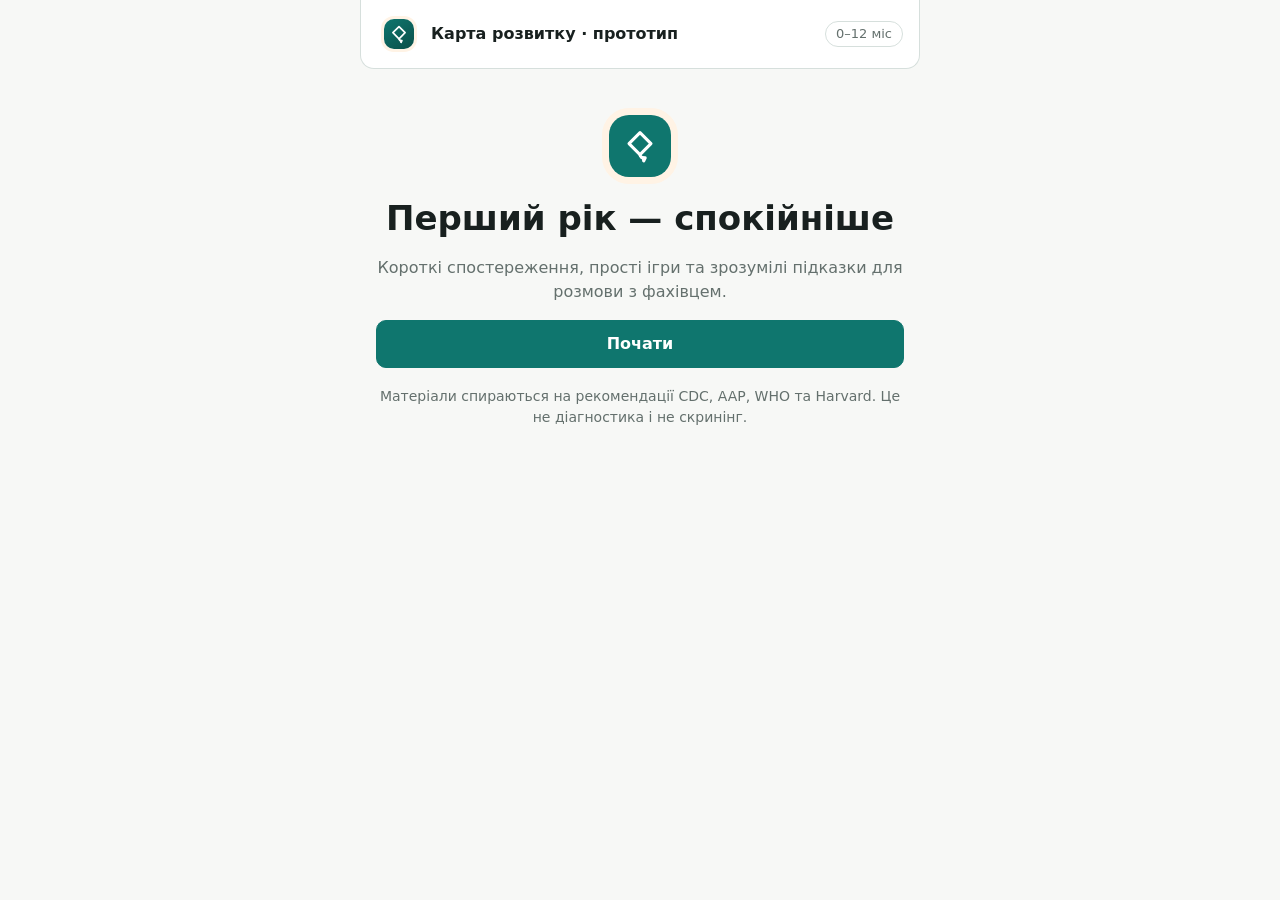
==== commit c2ad968f: "style: consolidate visual system and controls" ====
--- a/prototype_stage5_ua/index.html
+++ b/prototype_stage5_ua/index.html
@@ -10,7 +10,7 @@
   <link rel="manifest" href="manifest.webmanifest">
   <link rel="icon" href="app-icon.svg" type="image/svg+xml">
   <link rel="apple-touch-icon" href="app-icon-192.png">
-  <link rel="stylesheet" href="styles5.css?v=20260714-p2-57-r1">
+  <link rel="stylesheet" href="styles5.css?v=20260714-p2-58-r1">
 </head>
 <body>
   <header class="appbar">
@@ -31,16 +31,16 @@
   <nav id="bottomNav" class="bottom-nav" aria-label="Основна навігація"></nav>
 
   <!-- Reuse the canonical data + engine — no logic/data is duplicated here. -->
-  <script src="../prototype_stage4_ua/data_ua.js?v=20260714-p2-57-r1"></script>
-  <script src="../prototype_stage4_ua/engine.js?v=20260714-p2-57-r1"></script>
-  <script src="questions_ua.js?v=20260714-p2-57-r1"></script>
-  <script src="illustrations.js?v=20260714-p2-57-r1"></script>
-  <script src="authors_ua.js?v=20260714-p2-57-r1"></script>
-  <script src="who_windows.js?v=20260714-p2-57-r1"></script>
-  <script src="activity_context_ua.js?v=20260714-p2-57-r1"></script>
-  <script src="library_ua.js?v=20260714-p2-57-r1"></script>
+  <script src="../prototype_stage4_ua/data_ua.js?v=20260714-p2-58-r1"></script>
+  <script src="../prototype_stage4_ua/engine.js?v=20260714-p2-58-r1"></script>
+  <script src="questions_ua.js?v=20260714-p2-58-r1"></script>
+  <script src="illustrations.js?v=20260714-p2-58-r1"></script>
+  <script src="authors_ua.js?v=20260714-p2-58-r1"></script>
+  <script src="who_windows.js?v=20260714-p2-58-r1"></script>
+  <script src="activity_context_ua.js?v=20260714-p2-58-r1"></script>
+  <script src="library_ua.js?v=20260714-p2-58-r1"></script>
   <script>window.MILESTONES_BUILD_CHANNEL = "validation";</script>
-  <script src="app5.js?v=20260714-p2-57-r1"></script>
-  <script src="pwa.js?v=20260714-p2-57-r1"></script>
+  <script src="app5.js?v=20260714-p2-58-r1"></script>
+  <script src="pwa.js?v=20260714-p2-58-r1"></script>
 </body>
 </html>
--- a/prototype_stage5_ua/styles5.css
+++ b/prototype_stage5_ua/styles5.css
@@ -1,19 +1,31 @@
 :root {
   --ink: #18201f;
   --muted: #64706d;
-  --line: #dbe5e1;
-  --paper: #fbfaf7;
+  --line: #d6dfdc;
+  --control-line: #829791;
+  --paper: #f7f8f6;
   --panel: #ffffff;
-  --mint: #dff3ec;
+  --mint: #e3f1ec;
   --teal: #0f766e;
   --teal-dark: #0b4f49;
   --apricot: #e7a05a;
   --apricot-dark: #8a4c18;
-  --apricot-soft: #fff1df;
-  --blush-soft: #f8e9e4;
-  --panel-warm: #fffdf9;
-  --radius: 14px;
-  --shadow: 0 10px 30px rgba(24, 32, 31, 0.08);
+  --apricot-soft: #fff3e5;
+  --panel-warm: #fffaf4;
+  --surface-subtle: #f3f7f5;
+  --surface-warm: #fff3e5;
+  --info-line: #cfe3de;
+  --success-line: #b9d8d1;
+  --warm-line: #ead3ba;
+  --warm-ink: #70431f;
+  --danger: #a33d35;
+  --danger-soft: #fcedeb;
+  --danger-line: #dfb0ac;
+  --focus: #1d4ed8;
+  --radius-control: 10px;
+  --radius-card: 14px;
+  --radius: var(--radius-card);
+  --shadow: 0 2px 10px rgba(24, 32, 31, 0.06);
   --nav-h: 64px;
 }
 
@@ -23,14 +35,11 @@
 body {
   margin: 0;
   color: var(--ink);
-  background:
-    radial-gradient(circle at 100% 0, rgba(231, 160, 90, 0.12), transparent 260px),
-    radial-gradient(circle at 0 38%, rgba(15, 118, 110, 0.05), transparent 300px),
-    var(--paper);
+  background: var(--paper);
   font-family: Inter, ui-sans-serif, system-ui, -apple-system, "Segoe UI", sans-serif;
   line-height: 1.5;
 }
-button, input, select, textarea { font: inherit; }
+button, input, select, textarea { color: inherit; font: inherit; }
 h1, h2, h3, h4 { line-height: 1.25; }
 h1 { font-size: clamp(26px, 7vw, 34px); margin: 4px 0 8px; }
 h1[tabindex="-1"]:focus, #questionTitle[tabindex="-1"]:focus { outline: none; }
@@ -46,22 +55,22 @@
   display: flex; align-items: center; gap: 10px;
   width: min(100%, 560px); margin: 0 auto;
   padding: 12px 16px; padding-top: max(12px, env(safe-area-inset-top));
-  background: rgba(255, 253, 249, 0.94);
+  background: rgba(255, 255, 255, 0.96);
   border-bottom: 1px solid var(--line);
   backdrop-filter: blur(12px);
 }
 .appbar strong { flex: 1; font-size: 16px; }
 .appbar-tag { flex-shrink: 0; color: var(--muted); font-size: 13px; border: 1px solid var(--line); border-radius: 999px; padding: 2px 10px; }
 .offline-status { flex-shrink: 0; padding: 3px 8px; border: 1px solid var(--teal); border-radius: 999px; color: var(--teal-dark); background: var(--mint); font-size: 13px; font-weight: 700; }
-.storage-status { flex-shrink: 0; padding: 3px 8px; border: 1px solid #d9a09a; border-radius: 999px; color: #8f2d25; background: #fdecea; font-size: 13px; font-weight: 700; }
+.storage-status { flex-shrink: 0; padding: 3px 8px; border: 1px solid var(--danger-line); border-radius: 999px; color: var(--danger); background: var(--danger-soft); font-size: 13px; font-weight: 700; }
 .appbar-back { width: 44px; height: 44px; display: grid; place-items: center; border: 0; border-radius: 12px; background: transparent; padding: 0; cursor: pointer; }
-.appbar-back:hover { background: var(--apricot-soft); }
+.appbar-back:hover { background: var(--surface-subtle); }
 .appbar-child { flex: 1; display: flex; align-items: center; gap: 8px; min-width: 0; }
-.appbar-select { flex: 1; min-width: 0; min-height: 44px; width: 100%; font: inherit; font-weight: 600; color: inherit; background: transparent; border: 1px solid var(--line); border-radius: 8px; padding: 8px; cursor: pointer; }
+.appbar-select { flex: 1; min-width: 0; min-height: 44px; width: 100%; font: inherit; font-weight: 600; color: inherit; background: transparent; border: 1px solid var(--control-line); border-radius: 8px; padding: 8px; cursor: pointer; }
 .home-danger { display: flex; flex-wrap: wrap; gap: 18px; }
 .home-danger .linklike { min-height: 44px; display: inline-flex; align-items: center; margin-top: 0; }
 .who-window { margin: 6px 0 0; font-size: 14px; line-height: 1.5; color: var(--muted); border-left: 2px solid var(--teal); padding-left: 8px; }
-.brand-mark { display: grid; place-items: center; width: 30px; height: 30px; border-radius: 10px; color: #fff; background: linear-gradient(145deg, var(--teal), var(--teal-dark)); box-shadow: 0 4px 12px rgba(15, 118, 110, 0.22), 0 0 0 3px var(--apricot-soft); }
+.brand-mark { display: grid; place-items: center; width: 30px; height: 30px; border-radius: var(--radius-control); color: #fff; background: linear-gradient(145deg, var(--teal), var(--teal-dark)); box-shadow: 0 0 0 3px var(--apricot-soft); }
 .brand-mark svg { width: 20px; height: 20px; display: block; }
 
 main {
@@ -88,20 +97,24 @@
   min-height: 48px; padding: 6px 4px; border: 0; border-radius: 10px;
   background: transparent; color: var(--muted); cursor: pointer; font-size: 13px;
 }
-.nav-btn.active { color: var(--teal); background: linear-gradient(145deg, var(--mint), #edf8f4); }
+.nav-btn.active { color: var(--teal-dark); background: var(--mint); }
 .nav-ico { width: 22px; height: 22px; display: grid; place-items: center; line-height: 1; }
 .nav-icon { width: 22px; height: 22px; display: block; }
+.ui-icon { width: 20px; height: 20px; display: inline-block; flex: 0 0 auto; vertical-align: middle; }
 
 /* buttons */
 .btn {
   display: inline-flex; align-items: center; justify-content: center;
-  min-height: 46px; padding: 0 18px; border-radius: 12px; border: 1px solid var(--line);
-  background: var(--panel); color: var(--ink); cursor: pointer; font-weight: 600;
-}
-.btn.primary { background: linear-gradient(145deg, var(--teal), #126a64); border-color: var(--teal); color: #fff; box-shadow: 0 6px 16px rgba(15, 118, 110, 0.16); }
-.btn.ghost { background: var(--mint); border-color: transparent; color: var(--teal-dark); }
+  min-height: 48px; gap: 8px; padding: 0 18px; border-radius: var(--radius-control); border: 1px solid var(--control-line);
+  background: var(--panel); color: var(--ink); cursor: pointer; font-weight: 700;
+}
+.btn.primary { background: var(--teal); border-color: var(--teal); color: #fff; }
+.btn.ghost { background: transparent; border-color: var(--teal); color: var(--teal-dark); }
+.btn:hover:not(:disabled), .btn:active:not(:disabled) { border-color: #b7ccc6; background: var(--surface-subtle); }
+.btn.primary:hover:not(:disabled), .btn.primary:active:not(:disabled) { background: var(--teal-dark); border-color: var(--teal-dark); }
+.btn.ghost:hover:not(:disabled), .btn.ghost:active:not(:disabled) { background: var(--mint); }
 .btn.block { display: flex; width: 100%; margin-top: 16px; }
-.btn:disabled { opacity: .5; cursor: not-allowed; }
+.btn:disabled { opacity: .58; cursor: not-allowed; }
 .has-thumb-action { padding-bottom: 94px; }
 .thumb-action {
   position: fixed; left: 50%; bottom: calc(var(--nav-h) + env(safe-area-inset-bottom) + 8px); z-index: 19;
@@ -114,31 +127,31 @@
 .thumb-status:not(:empty) { display: block; }
 .row { display: flex; gap: 10px; margin-top: 14px; flex-wrap: wrap; }
 .row .btn { flex: 1; }
-.linklike { display: inline-block; margin-top: 24px; border: 0; background: none; color: var(--muted); text-decoration: underline; cursor: pointer; }
-.linklike.danger { color: #b4453c; }
+.linklike { min-height: 44px; display: inline-flex; align-items: center; margin-top: 24px; padding: 6px 0; border: 0; background: none; color: var(--muted); text-decoration: underline; cursor: pointer; }
+.linklike.danger { color: var(--danger); }
 
 /* cards */
 .card { border: 1px solid var(--line); border-radius: var(--radius); background: var(--panel); padding: 16px; margin-top: 14px; box-shadow: var(--shadow); }
 .card.today, .card.next-step { border-left: 4px solid var(--teal); }
-.card.next-step { position: relative; overflow: hidden; background: linear-gradient(145deg, #fff, var(--panel-warm)); }
-.card.next-step::after { content: ""; position: absolute; top: -34px; right: -30px; width: 94px; height: 94px; border-radius: 50%; background: radial-gradient(circle, var(--apricot-soft) 0 44%, rgba(255, 241, 223, 0) 70%); pointer-events: none; }
+.card.next-step { position: relative; overflow: hidden; background: var(--panel); }
 .card.next-step > * { position: relative; z-index: 1; }
-.card.next-step.done-today { border-left-color: #78a08e; background: linear-gradient(145deg, #f7faf9, #fffdf9); }
+.card.next-step.done-today { border-left-color: #78a08e; background: var(--surface-subtle); }
 .card.next-step h2 { margin: 6px 0; }
 .card.next-step .btn { margin-top: 4px; }
 .next-step-progress { height: 7px; margin: 12px 0 14px; overflow: hidden; border-radius: 999px; background: #e5ece9; }
 .next-step-progress span { display: block; height: 100%; border-radius: inherit; background: var(--teal); }
 .mini-label { display: block; font-size: 13px; text-transform: uppercase; letter-spacing: .04em; color: var(--muted); margin-bottom: 6px; }
-.chip { display: inline-block; font-size: 13px; color: var(--teal-dark); background: var(--mint); border-radius: 999px; padding: 3px 10px; }
+.chip { display: inline-flex; align-items: center; gap: 5px; font-size: 13px; color: var(--teal-dark); background: var(--mint); border-radius: 999px; padding: 4px 10px; }
+.chip .ui-icon { width: 16px; height: 16px; }
 .note { color: var(--muted); font-size: 14px; background: var(--mint); border-radius: 10px; padding: 10px 12px; margin-top: 12px; }
 .hello h2 { margin: 4px 0 8px; }
 .profile-meta { display: flex; align-items: center; gap: 10px; flex-wrap: wrap; }
 .profile-edit { min-height: 44px; padding: 4px 12px; border: 0; border-radius: 9px; background: var(--mint); color: var(--teal-dark); cursor: pointer; font-weight: 600; }
-.logo-dot { width: 62px; height: 62px; display: grid; place-items: center; border-radius: 20px; margin: 28px auto 20px; color: #fff; background: linear-gradient(145deg, var(--teal), var(--teal-dark)); box-shadow: 0 10px 24px rgba(15, 118, 110, 0.2), 0 0 0 8px var(--apricot-soft); }
+.logo-dot { width: 62px; height: 62px; display: grid; place-items: center; border-radius: 20px; margin: 28px auto 20px; color: #fff; background: var(--teal); box-shadow: 0 0 0 7px var(--apricot-soft); }
 .logo-dot .nav-icon { width: 36px; height: 36px; }
 
-.week-recap { display: grid; grid-template-columns: 48px 1fr; gap: 12px; align-items: start; margin-top: 14px; padding: 15px; border: 1px solid #ecd6bf; border-radius: 16px; background: linear-gradient(145deg, var(--apricot-soft), #fffaf4 58%, var(--blush-soft)); }
-.week-recap-mark { width: 46px; height: 46px; display: grid; place-items: center; border-radius: 15px; color: var(--teal-dark); background: rgba(255, 255, 255, 0.74); box-shadow: 0 5px 14px rgba(138, 76, 24, 0.1); }
+.week-recap { display: grid; grid-template-columns: 48px 1fr; gap: 12px; align-items: start; margin-top: 14px; padding: 15px; border: 1px solid var(--warm-line); border-radius: var(--radius-card); background: var(--surface-warm); }
+.week-recap-mark { width: 46px; height: 46px; display: grid; place-items: center; border-radius: 13px; color: var(--teal-dark); background: var(--panel); }
 .week-recap-mark .nav-icon { width: 26px; height: 26px; }
 .week-recap h2 { margin: 2px 0 5px; font-size: 18px; }
 .week-recap p { margin: 0; color: #5f554d; font-size: 14px; }
@@ -155,9 +168,9 @@
 .private-moments time { color: var(--muted); font-size: 11px; }
 .private-moments li strong { color: var(--teal-dark); font-size: 13px; }
 .private-moments li p { margin: 1px 0 0; color: #40504d; font-size: 13px; overflow-wrap: anywhere; }
-.private-moments li button { min-height: 40px; padding: 6px 8px; border: 1px solid var(--line); border-radius: 9px; background: transparent; color: #855021; cursor: pointer; font-size: 12px; }
+.private-moments li button { min-height: 44px; padding: 6px 8px; border: 1px solid var(--control-line); border-radius: var(--radius-control); background: transparent; color: var(--warm-ink); cursor: pointer; font-size: 12px; }
 .private-moments > small { display: block; margin-top: 10px; color: var(--muted); line-height: 1.4; }
-.parent-minute { margin-top: 14px; padding: 15px; border: 1px solid #ecd6bf; border-radius: 16px; background: linear-gradient(145deg, #fffaf4, var(--apricot-soft)); }
+.parent-minute { margin-top: 14px; padding: 15px; border: 1px solid var(--warm-line); border-radius: var(--radius-card); background: var(--surface-warm); }
 .parent-minute-head { display: flex; align-items: flex-start; gap: 11px; }
 .parent-minute-head > span { width: 38px; height: 38px; display: grid; place-items: center; flex: 0 0 38px; border-radius: 13px; background: #fff; color: var(--apricot-dark); font-size: 20px; font-weight: 800; }
 .parent-minute h2 { margin: 2px 0 0; font-size: 18px; }
@@ -173,12 +186,14 @@
 .home-secondary { margin-top: 22px; }
 .home-secondary h2 { margin: 0 0 10px; font-size: 18px; }
 .home-secondary-links { display: grid; gap: 8px; }
-.home-secondary-link { width: 100%; min-height: 68px; display: grid; grid-template-columns: 40px 1fr 32px; align-items: center; gap: 10px; padding: 10px 12px; border: 1px solid var(--line); border-radius: 12px; background: var(--panel); color: var(--ink); cursor: pointer; text-align: left; }
+.home-secondary-link { width: 100%; min-height: 68px; display: grid; grid-template-columns: 40px 1fr 32px; align-items: center; gap: 10px; padding: 10px 12px; border: 1px solid var(--control-line); border-radius: 12px; background: var(--panel); color: var(--ink); cursor: pointer; text-align: left; }
+.home-secondary-link:hover, .home-secondary-link:active { border-color: #b7ccc6; background: var(--surface-subtle); }
 .home-secondary-link > span:first-child { width: 40px; height: 40px; display: grid; place-items: center; border-radius: 12px; background: var(--mint); color: var(--teal-dark); }
 .home-secondary-link > span:nth-child(2) { display: grid; gap: 2px; }
 .home-secondary-link strong { font-size: 15px; }
 .home-secondary-link small { color: var(--muted); font-size: 12px; }
-.home-secondary-link > b { width: 32px; height: 32px; display: grid; place-items: center; color: var(--teal-dark); font-size: 18px; }
+.home-secondary-arrow { width: 32px; height: 32px; display: grid; place-items: center; color: var(--teal-dark); }
+.home-secondary-arrow .ui-icon { width: 18px; height: 18px; }
 
 /* tiles */
 .tiles { display: grid; grid-template-columns: 1fr 1fr; gap: 12px; margin-top: 16px; }
@@ -199,10 +214,10 @@
 /* forms */
 .field { display: block; margin-top: 14px; }
 .field > span { display: block; font-size: 14px; color: var(--muted); margin-bottom: 6px; }
-.field input, .field textarea { width: 100%; padding: 12px; border: 1px solid var(--line); border-radius: 10px; background: var(--panel); }
-.field input[aria-invalid="true"] { border-color: #b4453c; }
-.field-error { min-height: 20px; margin-top: 6px; color: #b4453c; font-size: 14px; }
-.check { display: flex; gap: 10px; align-items: flex-start; margin-top: 14px; padding: 12px; border: 1px solid var(--line); border-radius: 10px; background: var(--panel); cursor: pointer; }
+.field input, .field textarea { width: 100%; padding: 12px; border: 1px solid var(--control-line); border-radius: var(--radius-control); background: var(--panel); }
+.field input[aria-invalid="true"] { border-color: var(--danger); }
+.field-error { min-height: 20px; margin-top: 6px; color: var(--danger); font-size: 14px; }
+.check { min-height: 44px; display: flex; gap: 10px; align-items: flex-start; margin-top: 14px; padding: 12px; border: 1px solid var(--control-line); border-radius: var(--radius-control); background: var(--panel); cursor: pointer; }
 .check input { margin-top: 3px; }
 .age-hint { margin-top: 10px; color: var(--teal-dark); font-size: 14px; min-height: 18px; }
 .preterm-details { margin-top: 16px; border: 1px solid var(--line); border-radius: 12px; background: #f7faf9; padding: 0 14px; }
@@ -220,7 +235,7 @@
 .q-meta { display: flex; justify-content: space-between; gap: 10px; color: var(--muted); font-size: 13px; margin-bottom: 6px; }
 .q-card h4 { margin: 0 0 6px; font-size: 16px; }
 .state-controls { display: grid; grid-template-columns: 1fr; gap: 8px; margin-top: 18px; }
-.state-controls button { min-height: 48px; border: 1px solid var(--line); border-radius: 11px; background: #f7faf9; color: var(--ink); cursor: pointer; font-size: 15px; font-weight: 600; }
+.state-controls button { min-height: 48px; border: 1px solid var(--control-line); border-radius: var(--radius-control); background: var(--surface-subtle); color: var(--ink); cursor: pointer; font-size: 15px; font-weight: 600; }
 .state-controls button.active { color: #fff; background: var(--teal); border-color: var(--teal); }
 .progress-mini { height: 8px; border-radius: 999px; background: var(--mint); overflow: hidden; margin-top: 8px; }
 .progress-mini span { display: block; height: 100%; background: var(--teal); transition: width .2s ease; }
@@ -245,13 +260,14 @@
 
 /* vision / discuss */
 .focus-list { margin: 8px 0 0; padding-left: 18px; }
-.result-hero { display: grid; grid-template-columns: 42px 1fr; gap: 10px 12px; margin-top: 14px; padding: 15px; border: 1px solid #cfe3de; border-radius: 16px; background: linear-gradient(145deg, #fff, var(--mint)); }
+.result-hero { display: grid; grid-template-columns: 42px 1fr; gap: 10px 12px; margin-top: 14px; padding: 15px; border: 1px solid var(--info-line); border-radius: var(--radius-card); background: var(--mint); }
 .result-hero-icon { width: 42px; height: 42px; display: grid; place-items: center; border-radius: 14px; background: var(--teal); color: #fff; font-size: 22px; font-weight: 800; }
+.result-hero-icon .ui-icon { width: 23px; height: 23px; }
 .result-hero .mini-label { margin: 0 0 2px; }
 .result-hero h2 { margin: 0; font-size: 20px; }
 .result-hero p { margin: 5px 0 0; color: #40504d; font-size: 14px; }
 .result-hero > small { grid-column: 1 / -1; color: var(--muted); font-size: 12px; }
-.result-hero.discuss-now { border-color: #e7c49f; background: linear-gradient(145deg, #fff, var(--apricot-soft)); }
+.result-hero.discuss-now { border-color: var(--warm-line); background: var(--surface-warm); }
 .result-hero.discuss-now .result-hero-icon { background: var(--apricot-dark); }
 .result-focus { display: flex; align-items: center; justify-content: space-between; gap: 10px; margin-top: 12px; padding: 10px 12px; border-radius: 12px; background: var(--panel); }
 .result-focus > span { color: var(--muted); font-size: 12px; font-weight: 700; }
@@ -269,12 +285,12 @@
 .domain-row { display: grid; gap: 3px; padding: 12px 0; border-bottom: 1px solid var(--line); }
 .domain-row:last-child { border-bottom: 0; }
 .domain-row span { color: var(--muted); font-size: 14px; }
-.observation-route { display: grid; gap: 5px; margin-top: 14px; padding: 13px 14px; border: 1px solid #cfe3de; border-radius: 13px; background: var(--mint); }
+.observation-route { display: grid; gap: 5px; margin-top: 14px; padding: 13px 14px; border: 1px solid var(--info-line); border-radius: 13px; background: var(--mint); }
 .observation-route .mini-label { margin: 0; }
 .observation-route strong { color: var(--teal-dark); font-size: 16px; }
 .observation-route p { margin: 0; color: #40504d; font-size: 13px; }
 .observation-route .btn { margin-top: 5px; }
-.observation-route.discuss-now { border-color: #e7c49f; background: var(--apricot-soft); }
+.observation-route.discuss-now { border-color: var(--warm-line); background: var(--surface-warm); }
 .observation-route.discuss-now strong { color: var(--apricot-dark); }
 
 /* specialist visit prep */
@@ -294,9 +310,10 @@
 .local-note { margin: 14px 0 0; color: var(--muted); font-size: 13px; }
 
 /* program */
-.play-context { margin: 12px 0; border: 1px solid var(--line); border-radius: 14px; background: rgba(255, 253, 249, 0.9); box-shadow: 0 5px 16px rgba(24, 32, 31, 0.04); overflow: hidden; }
+.play-context { margin: 12px 0; border: 1px solid var(--line); border-radius: var(--radius-card); background: var(--panel); overflow: hidden; }
 .play-context > summary { min-height: 50px; display: grid; grid-template-columns: 28px 1fr auto; align-items: center; gap: 7px; padding: 10px 12px; color: var(--teal-dark); cursor: pointer; }
 .play-context > summary > span { width: 28px; height: 28px; display: grid; place-items: center; border-radius: 9px; background: var(--mint); }
+.play-context > summary .ui-icon { width: 17px; height: 17px; }
 .play-context > summary small { color: var(--muted); font-size: 11px; font-weight: 650; }
 .play-context[open] > summary { border-bottom: 1px solid var(--line); }
 .play-context-head { display: flex; align-items: baseline; justify-content: space-between; gap: 10px; }
@@ -320,6 +337,8 @@
 .steps li { counter-increment: activity-step; position: relative; min-height: 38px; padding: 8px 10px 8px 42px; border-radius: 10px; background: #f7faf9; }
 .steps li::before { content: counter(activity-step); position: absolute; left: 10px; top: 9px; width: 24px; height: 24px; display: grid; place-items: center; border-radius: 50%; color: #fff; background: var(--teal); font-size: 12px; font-weight: 700; }
 .stop { margin-top: 10px; font-size: 14px; background: #f5f8f7; border: 1px solid var(--line); border-radius: 10px; padding: 9px 11px; }
+.stop strong { display: inline-flex; align-items: center; gap: 5px; }
+.stop strong .ui-icon { width: 16px; height: 16px; }
 .program-list { display: grid; gap: 10px; margin-top: 10px; }
 .week-plan { margin-top: 18px; border-top: 1px solid var(--line); }
 .week-plan > summary { min-height: 52px; display: flex; align-items: center; justify-content: space-between; gap: 12px; color: var(--teal-dark); cursor: pointer; font-weight: 700; }
@@ -343,40 +362,43 @@
 .daily-play-menu[open] > summary { border-bottom: 1px solid #cfe2dd; }
 .daily-play-menu > .daily-play-hint { margin: 9px 1px 14px; color: var(--muted); font-size: 12px; }
 .daily-play-options { display: grid; gap: 7px; margin-top: 12px; }
-.daily-play-option { min-height: 58px; display: grid; grid-template-columns: 1fr auto; align-items: center; gap: 8px; padding: 8px 10px; border: 1px solid var(--line); border-radius: 12px; background: #fff; color: var(--ink); cursor: pointer; text-align: left; }
+.daily-play-option { min-height: 58px; display: grid; grid-template-columns: 1fr auto; align-items: center; gap: 8px; padding: 8px 10px; border: 1px solid var(--control-line); border-radius: var(--radius-control); background: #fff; color: var(--ink); cursor: pointer; text-align: left; }
 .daily-play-option > strong { font-size: 15px; }
 .daily-play-option > small { color: var(--muted); font-size: 11px; white-space: nowrap; }
 .daily-play-option.done { background: var(--mint); }
 .daily-play-option:disabled { opacity: .55; cursor: not-allowed; }
 .today-game-head { display: flex; align-items: center; gap: 8px; padding: 12px 14px 0; }
-.day-acc-head { width: 100%; display: flex; align-items: center; gap: 10px; padding: 14px; border: 0; background: transparent; cursor: pointer; text-align: left; }
+.day-acc-head { width: 100%; min-height: 48px; display: flex; align-items: center; gap: 10px; padding: 14px; border: 0; background: transparent; cursor: pointer; text-align: left; }
 .day-acc-meta { display: flex; align-items: center; gap: 8px; flex-shrink: 0; }
 .day-num { font-weight: 700; }
 .day-acc-title { flex: 1; min-width: 0; color: var(--muted); font-size: 14px; overflow: hidden; text-overflow: ellipsis; white-space: nowrap; }
 .day-acc.open .day-acc-title { display: none; }
 .day-badge { font-size: 11px; color: var(--teal-dark); background: var(--mint); border-radius: 999px; padding: 3px 8px; flex-shrink: 0; }
-.day-acc-caret { color: var(--teal); font-size: 14px; flex-shrink: 0; }
+.day-acc-caret { width: 24px; height: 24px; display: grid; place-items: center; color: var(--teal); flex-shrink: 0; }
+.day-acc-caret .ui-icon { width: 18px; height: 18px; transition: transform .16s ease; }
+.day-acc-caret.open .ui-icon { transform: rotate(90deg); }
 .day-acc-body { padding: 4px 14px 14px; }
 .activity-title { margin: 8px 0 6px; }
 .activity-title-row { display: flex; align-items: flex-start; justify-content: space-between; gap: 10px; }
 .activity-title-row .activity-title { flex: 1; min-width: 0; }
-.favorite-toggle { min-height: 44px; display: inline-flex; align-items: center; gap: 5px; flex-shrink: 0; border: 1px solid var(--line); border-radius: 999px; background: #fff; color: var(--teal-dark); padding: 7px 10px; cursor: pointer; font-size: 12px; font-weight: 700; }
-.favorite-toggle.active { border-color: #e0a974; background: #fff4e8; color: #8a4c18; }
+.favorite-toggle { min-height: 44px; display: inline-flex; align-items: center; gap: 5px; flex-shrink: 0; border: 1px solid var(--control-line); border-radius: 999px; background: #fff; color: var(--teal-dark); padding: 7px 10px; cursor: pointer; font-size: 12px; font-weight: 700; }
+.favorite-toggle.active { border-color: var(--warm-line); background: var(--surface-warm); color: var(--apricot-dark); }
 .favorite-icon { width: 18px; height: 18px; display: block; }
 .activity-quick-meta { margin-bottom: 12px; }
-.activity-safety-strip { display: grid; gap: 7px; margin: 0 0 14px; padding: 13px; border: 1px solid #b9d8d1; border-radius: 12px; background: #f2f8f6; color: var(--ink); }
+.activity-safety-strip { display: grid; gap: 7px; margin: 0 0 14px; padding: 13px; border: 1px solid var(--success-line); border-radius: 12px; background: var(--surface-subtle); color: var(--ink); }
 .activity-safety-strip > strong { color: var(--teal-dark); font-size: 15px; }
 .activity-safety-strip p { margin: 0; font-size: 14px; line-height: 1.45; }
-.activity-safety-stop { margin-top: 2px !important; padding: 9px 10px; border-left: 3px solid var(--apricot-dark); border-radius: 8px; background: #fff7ed; color: #5f3f25; }
-.activity-safety-missing { border-color: #d9a09a; background: #fdecea; }
-.activity-safety-missing > strong { color: #8f2d25; }
-.low-energy-option { display: grid; gap: 3px; margin: 0 0 12px; padding: 11px 12px; border: 1px solid #ecd6bf; border-radius: 11px; background: var(--apricot-soft); }
+.activity-safety-stop { margin-top: 2px !important; padding: 9px 10px; border-left: 3px solid var(--apricot-dark); border-radius: 8px; background: var(--surface-warm); color: var(--warm-ink); }
+.activity-safety-missing { border-color: var(--danger-line); background: var(--danger-soft); }
+.activity-safety-missing > strong { color: var(--danger); }
+.low-energy-option { display: grid; gap: 3px; margin: 0 0 12px; padding: 11px 12px; border: 1px solid var(--warm-line); border-radius: 11px; background: var(--surface-warm); }
 .low-energy-option strong { color: var(--apricot-dark); font-size: 13px; }
 .low-energy-option span { color: #5f554d; font-size: 14px; }
 .low-energy-option small { color: var(--muted); font-size: 12px; }
 .motion-guide { margin: 4px 0 12px; }
 .motion-guide-head { display: flex; align-items: baseline; justify-content: space-between; gap: 10px; margin-bottom: 8px; }
-.motion-guide-head span { flex-shrink: 0; color: var(--muted); font-size: 12px; }
+.motion-guide-head span { display: inline-flex; align-items: center; gap: 3px; flex-shrink: 0; color: var(--muted); font-size: 12px; }
+.motion-guide-head .ui-icon { width: 15px; height: 15px; }
 
 /* One large step per slide; native finger-swipe via horizontal scroll-snap (Instagram-style).
    The caption is inside each slide, so it travels together with its illustration. */
@@ -399,13 +421,13 @@
 .motion-slide-stop .motion-slide-copy { background: #fff8f1; }
 .motion-slide-stop .motion-slide-copy span { color: var(--apricot-dark); }
 
-.motion-dots { display: flex; justify-content: center; gap: 7px; margin-top: 10px; }
+.motion-dots { display: flex; justify-content: center; margin-top: 4px; }
 .motion-dot {
-  width: 8px; height: 8px; padding: 0; border: 0; border-radius: 50%;
-  background: #cddbd6; cursor: pointer; transition: width .2s ease, background .2s ease;
-}
-.motion-dot.active { width: 22px; border-radius: 999px; background: var(--teal); }
-.motion-dot:focus-visible { outline: 3px solid #2563eb; outline-offset: 3px; }
+  position: relative; width: 44px; height: 44px; padding: 0; border: 0; background: transparent; cursor: pointer;
+}
+.motion-dot::before { content: ""; position: absolute; left: 50%; top: 50%; width: 8px; height: 8px; border-radius: 999px; background: #cddbd6; transform: translate(-50%, -50%); }
+.motion-dot.active::before { width: 22px; background: var(--teal); }
+.motion-dot:focus-visible { outline: 3px solid var(--focus); outline-offset: 1px; }
 
 .motion-guide-note { margin: 8px 2px 0; color: var(--muted); font-size: 12px; line-height: 1.4; }
 .full-steps { margin: 4px 0 0; border-top: 1px solid var(--line); border-bottom: 1px solid var(--line); }
@@ -416,7 +438,7 @@
 .activity-more > .steps { padding: 2px 0 8px; }
 .activity-more .evidence-details { margin-bottom: 10px; }
 .day-opts { display: flex; flex-wrap: wrap; gap: 8px; margin-bottom: 12px; }
-.day-opt { min-height: 44px; border: 1px solid var(--line); border-radius: 999px; background: #f7faf9; padding: 8px 12px; cursor: pointer; font-size: 13px; }
+.day-opt { min-height: 44px; border: 1px solid var(--control-line); border-radius: 999px; background: var(--surface-subtle); padding: 8px 12px; cursor: pointer; font-size: 13px; }
 .day-opt.active { background: var(--teal); color: #fff; border-color: var(--teal); }
 .bonus-label { margin: 14px 0 6px; font-size: 12px; color: var(--muted); }
 .day-opts.bonus { margin-bottom: 4px; }
@@ -428,15 +450,15 @@
 .saved-games { margin-top: 14px; border: 1px solid var(--line); border-radius: 12px; background: var(--panel); padding: 0 14px; }
 .saved-games summary { min-height: 48px; display: flex; align-items: center; justify-content: space-between; gap: 12px; color: var(--teal-dark); cursor: pointer; font-weight: 700; }
 .saved-games[open] summary { border-bottom: 1px solid var(--line); }
-.saved-count { min-width: 28px; padding: 3px 8px; border-radius: 999px; background: #fff4e8; color: #8a4c18; text-align: center; font-size: 12px; }
+.saved-count { min-width: 28px; padding: 3px 8px; border-radius: 999px; background: var(--surface-warm); color: var(--apricot-dark); text-align: center; font-size: 12px; }
 .saved-game-list { display: grid; gap: 8px; padding: 12px 0 14px; }
-.saved-game { width: 100%; min-height: 52px; display: flex; flex-direction: column; align-items: flex-start; gap: 2px; border: 1px solid var(--line); border-radius: 10px; background: #f7faf9; padding: 10px 12px; color: var(--ink); cursor: pointer; text-align: left; }
+.saved-game { width: 100%; min-height: 52px; display: flex; flex-direction: column; align-items: flex-start; gap: 2px; border: 1px solid var(--control-line); border-radius: var(--radius-control); background: var(--surface-subtle); padding: 10px 12px; color: var(--ink); cursor: pointer; text-align: left; }
 .saved-game span { color: var(--muted); font-size: 13px; }
 .saved-game:disabled { opacity: .55; cursor: not-allowed; }
-.activity-feedback { margin-top: 14px; padding: 12px; border-radius: 12px; background: #fff4e8; border: 1px solid #eed3b7; }
+.activity-feedback { margin-top: 14px; padding: 12px; border-radius: 12px; background: var(--surface-warm); border: 1px solid var(--warm-line); }
 .activity-feedback > p { margin: 5px 0 10px; color: #71563f; font-size: 13px; }
 .feedback-options { display: grid; grid-template-columns: 1fr 1fr; gap: 8px; }
-.feedback-options button { min-height: 44px; border: 1px solid #ddc1a5; border-radius: 10px; background: #fff; color: var(--ink); cursor: pointer; font-weight: 600; }
+.feedback-options button { min-height: 44px; border: 1px solid var(--control-line); border-radius: var(--radius-control); background: #fff; color: var(--ink); cursor: pointer; font-weight: 600; }
 .feedback-options button.active { border-color: var(--teal); background: var(--mint); color: var(--teal-dark); }
 .activity-feedback-response { margin: 9px 0 0; padding: 8px 10px; border-radius: 9px; background: #f5faf8; color: var(--teal-dark); font-size: 12px; }
 .play-timer { margin: 15px 0 2px; padding: 13px; border: 1px solid #d8e8e4; border-radius: 13px; background: #f5faf8; }
@@ -444,7 +466,7 @@
 .play-timer-head strong { display: block; color: var(--teal-dark); }
 .play-timer output { min-width: 70px; color: var(--teal-dark); font-size: 25px; font-variant-numeric: tabular-nums; font-weight: 800; text-align: right; }
 .play-timer-presets { display: grid; grid-template-columns: repeat(3, 1fr); gap: 7px; margin: 12px 0 9px; }
-.play-timer-presets button, .play-reminder-options button, .activity-signal button { min-height: 44px; border: 1px solid var(--line); border-radius: 10px; background: #fff; color: var(--ink); cursor: pointer; font-weight: 650; }
+.play-timer-presets button, .play-reminder-options button, .activity-signal button { min-height: 44px; border: 1px solid var(--control-line); border-radius: var(--radius-control); background: #fff; color: var(--ink); cursor: pointer; font-weight: 650; }
 .play-timer-presets button.active, .activity-signal button.active { border-color: var(--teal); background: var(--mint); color: var(--teal-dark); }
 .play-timer .btn { min-width: 130px; margin-right: 10px; }
 .play-timer > p { margin: 8px 0 0; color: var(--muted); font-size: 12px; }
@@ -458,50 +480,51 @@
 .play-reminder p { margin: 0 0 10px; color: var(--muted); font-size: 13px; }
 .play-reminder-options { display: grid; grid-template-columns: 1fr; gap: 7px; }
 .play-session-start, .play-session-active, .play-reflection, .play-continue { margin-top: 15px; padding: 14px; border: 1px solid #cfe2dd; border-radius: 14px; background: #f5faf8; }
-.play-session-active { border-color: var(--teal); background: linear-gradient(145deg, #fff, var(--mint)); }
+.play-session-active { border-color: var(--teal); background: var(--mint); }
 .play-session-start > small { display: block; margin-top: 8px; color: var(--muted); text-align: center; }
 .play-session-active > p { margin: 8px 0 10px; color: var(--muted); font-size: 13px; }
 .play-step-label { display: flex; align-items: center; gap: 9px; }
 .play-step-label > span { width: 30px; height: 30px; display: grid; place-items: center; border-radius: 10px; background: var(--teal); color: #fff; font-weight: 800; }
 .play-step-label > strong { color: var(--teal-dark); font-size: 17px; }
 .optional-timer { margin: 10px 0; border-top: 1px solid var(--line); border-bottom: 1px solid var(--line); }
-.optional-timer > summary { min-height: 46px; display: flex; align-items: center; color: var(--teal-dark); cursor: pointer; font-weight: 700; }
+.optional-timer > summary { min-height: 46px; display: flex; align-items: center; gap: 7px; color: var(--teal-dark); cursor: pointer; font-weight: 700; }
+.optional-timer > summary .ui-icon, .play-note summary .ui-icon { width: 18px; height: 18px; }
 .optional-timer .play-timer { margin-top: 0; border: 0; padding: 0 0 12px; background: transparent; }
 .play-reflection-row { margin-top: 14px; }
 .play-reflection-row > span { display: block; margin-bottom: 6px; color: var(--muted); font-size: 12px; font-weight: 750; }
 .play-reflection-row > div { display: flex; flex-wrap: wrap; gap: 7px; }
-.play-reflection-row button, .play-schedule-days button { min-height: 44px; padding: 8px 11px; border: 1px solid var(--line); border-radius: 999px; background: #fff; color: var(--ink); cursor: pointer; }
+.play-reflection-row button, .play-schedule-days button { min-height: 44px; padding: 8px 11px; border: 1px solid var(--control-line); border-radius: 999px; background: #fff; color: var(--ink); cursor: pointer; }
 .play-reflection-row button.active, .play-schedule-days button.active { border-color: var(--teal); background: var(--mint); color: var(--teal-dark); }
 .play-note { margin: 12px 0; border-top: 1px solid var(--line); }
-.play-note summary { min-height: 44px; display: flex; align-items: center; color: var(--teal-dark); cursor: pointer; font-weight: 700; }
-.play-note textarea { width: 100%; padding: 10px; border: 1px solid var(--line); border-radius: 10px; background: #fff; color: var(--ink); font: inherit; }
+.play-note summary { min-height: 44px; display: flex; align-items: center; gap: 7px; color: var(--teal-dark); cursor: pointer; font-weight: 700; }
+.play-note textarea { width: 100%; padding: 10px; border: 1px solid var(--control-line); border-radius: var(--radius-control); background: #fff; color: var(--ink); font: inherit; }
 .play-continue-actions { display: grid; gap: 8px; margin-top: 13px; }
 .play-continue-actions .linklike { justify-self: center; }
 .play-schedule { margin-top: 14px; padding-top: 13px; border-top: 1px solid var(--line); }
 .play-schedule > strong { display: block; margin-bottom: 8px; }
 .play-schedule-days { display: flex; gap: 8px; }
 .play-schedule label { display: grid; gap: 5px; margin: 10px 0; color: var(--muted); font-size: 12px; }
-.play-schedule input { min-height: 48px; width: 100%; padding: 10px 12px; border: 1px solid var(--line); border-radius: 10px; background: #fff; color: var(--ink); font: inherit; font-size: 17px; }
+.play-schedule input { min-height: 48px; width: 100%; padding: 10px 12px; border: 1px solid var(--control-line); border-radius: var(--radius-control); background: #fff; color: var(--ink); font: inherit; font-size: 17px; }
 .play-schedule #playReminderStatus { margin: 8px 0 0; color: var(--teal-dark); font-size: 13px; }
-.activity-observation { display: grid; gap: 7px; margin-top: 12px; padding: 12px; border: 1px solid #cfe3de; border-radius: 12px; background: #f5faf8; }
+.activity-observation { display: grid; gap: 7px; margin-top: 12px; padding: 12px; border: 1px solid var(--info-line); border-radius: 12px; background: var(--surface-subtle); }
 .activity-observation label { display: grid; gap: 3px; }
 .activity-observation label span { color: var(--muted); font-size: 12px; }
-.activity-observation textarea { width: 100%; min-height: 74px; resize: vertical; padding: 10px; border: 1px solid var(--line); border-radius: 10px; background: #fff; color: var(--ink); }
+.activity-observation textarea { width: 100%; min-height: 74px; resize: vertical; padding: 10px; border: 1px solid var(--control-line); border-radius: var(--radius-control); background: #fff; color: var(--ink); }
 .activity-observation p { margin: 0; color: var(--teal-dark); font-size: 12px; }
 
 /* concise sourced library */
 .library-search { display: grid; gap: 6px; margin-top: 18px; color: var(--teal-dark); font-size: 13px; font-weight: 750; }
-.library-search input { width: 100%; min-height: 48px; padding: 11px 13px; border: 1px solid var(--line); border-radius: 12px; background: #fff; color: var(--ink); }
+.library-search input { width: 100%; min-height: 48px; padding: 11px 13px; border: 1px solid var(--control-line); border-radius: var(--radius-control); background: #fff; color: var(--ink); }
 .library-topics { display: flex; gap: 7px; margin: 12px -16px 0; padding: 2px 16px 8px; overflow-x: auto; scrollbar-width: thin; }
-.library-topics button { min-height: 42px; flex: 0 0 auto; padding: 7px 12px; border: 1px solid var(--line); border-radius: 999px; background: #fff; color: var(--ink); cursor: pointer; font-size: 13px; font-weight: 650; }
+.library-topics button { min-height: 44px; flex: 0 0 auto; padding: 7px 12px; border: 1px solid var(--control-line); border-radius: 999px; background: #fff; color: var(--ink); cursor: pointer; font-size: 13px; font-weight: 650; }
 .library-topics button.active { border-color: var(--teal); background: var(--mint); color: var(--teal-dark); }
 .library-count { margin: 8px 0 0; color: var(--muted); font-size: 13px; }
-.library-fallback { display: grid; gap: 4px; margin-top: 10px; padding: 12px; border: 1px solid #ecd6bf; border-radius: 12px; background: var(--apricot-soft); }
+.library-fallback { display: grid; gap: 4px; margin-top: 10px; padding: 12px; border: 1px solid var(--warm-line); border-radius: 12px; background: var(--surface-warm); }
 .library-fallback strong { color: var(--apricot-dark); font-size: 13px; }
 .library-fallback span { color: #5f554d; font-size: 13px; }
-.library-fallback button { justify-self: start; min-height: 40px; margin-top: 5px; padding: 6px 10px; border: 1px solid #d9a77a; border-radius: 9px; background: #fff; color: var(--apricot-dark); cursor: pointer; font-weight: 700; }
+.library-fallback button { justify-self: start; min-height: 44px; margin-top: 5px; padding: 6px 10px; border: 1px solid var(--warm-line); border-radius: var(--radius-control); background: var(--surface-warm); color: var(--warm-ink); cursor: pointer; font-weight: 700; }
 .library-list { display: grid; gap: 12px; margin-top: 10px; }
-.library-card { padding: 15px; border: 1px solid var(--line); border-radius: 15px; background: var(--panel); box-shadow: 0 5px 18px rgba(24, 32, 31, .05); }
+.library-card { padding: 15px; border: 1px solid var(--line); border-radius: var(--radius-card); background: var(--panel); }
 .library-card-head { display: flex; align-items: center; justify-content: space-between; gap: 10px; }
 .library-age { color: var(--muted); font-size: 12px; text-align: right; }
 .library-card h2 { margin: 10px 0 7px; font-size: 19px; }
@@ -520,7 +543,8 @@
 
 /* stakeholder review screen for the original raster illustration pilot */
 .visual-pilot-screen { max-width: 760px; margin: 0 auto; }
-.pilot-back { min-height: 44px; margin: -4px 0 12px; padding: 6px 0; border: 0; background: transparent; color: var(--teal-dark); cursor: pointer; font-weight: 700; }
+.pilot-back { min-height: 44px; display: inline-flex; align-items: center; gap: 6px; margin: -4px 0 12px; padding: 6px 0; border: 0; background: transparent; color: var(--teal-dark); cursor: pointer; font-weight: 700; }
+.pilot-back .ui-icon { width: 18px; height: 18px; }
 .pilot-kicker { display: inline-flex; margin-bottom: 7px; padding: 4px 9px; border-radius: 999px; background: var(--mint); color: var(--teal-dark); font-size: 12px; font-weight: 800; }
 .pilot-figure { overflow: hidden; margin: 18px 0 12px; border: 1px solid #d8e8e4; border-radius: 18px; background: #fffaf3; box-shadow: var(--shadow); }
 .pilot-figure img { display: block; width: 100%; height: auto; }
@@ -543,7 +567,7 @@
 .motion-review-toolbar > div:first-child span { color: var(--teal-dark); font-size: 12px; font-weight: 750; }
 .motion-review-toolbar > p { margin: 9px 0 0; color: var(--muted); font-size: 12px; }
 .motion-review-sessions { display: flex; flex-wrap: wrap; gap: 6px; margin-top: 10px; }
-.motion-review-sessions button { min-height: 40px; padding: 7px 10px; border: 1px solid var(--line); border-radius: 999px; background: #fff; color: var(--ink); cursor: pointer; }
+.motion-review-sessions button { min-height: 44px; padding: 7px 10px; border: 1px solid var(--line); border-radius: 999px; background: #fff; color: var(--ink); cursor: pointer; }
 .motion-review-sessions button.active { border-color: var(--teal); background: var(--mint); color: var(--teal-dark); font-weight: 750; }
 .motion-review-sessions button:disabled { cursor: default; opacity: 1; }
 .motion-reviewer-banner { display: grid; gap: 5px; margin-bottom: 14px; padding: 13px; border: 1px solid #b9d8d0; border-radius: 14px; background: var(--mint); color: #40504d; }
@@ -558,17 +582,17 @@
 .motion-review-filters > div:first-child { display: flex; align-items: center; justify-content: space-between; gap: 10px; }
 .motion-review-filters > div:first-child span { color: var(--muted); font-size: 12px; }
 .motion-reviewer-queue-note { margin: 0; color: #40504d; font-size: 12px; }
-.motion-review-checkpoint { display: grid; justify-items: center; gap: 9px; grid-column: 1 / -1; padding: 28px 20px; border: 1px solid #b9d8d0; border-radius: 18px; background: linear-gradient(145deg, #f5faf8, var(--mint)); text-align: center; }
+.motion-review-checkpoint { display: grid; justify-items: center; gap: 9px; grid-column: 1 / -1; padding: 28px 20px; border: 1px solid #b9d8d0; border-radius: 18px; background: var(--mint); text-align: center; }
 .motion-review-checkpoint span { color: var(--teal-dark); font-size: 11px; font-weight: 800; text-transform: uppercase; letter-spacing: .04em; }
 .motion-review-checkpoint h2 { margin: 0; color: var(--teal-dark); font-size: 21px; }
 .motion-review-checkpoint p { max-width: 430px; margin: 0; color: #40504d; font-size: 13px; line-height: 1.5; }
 .motion-review-checkpoint .btn { margin-top: 4px; }
 .motion-reviewer-history { display: flex; align-items: center; justify-content: space-between; gap: 10px; margin-top: 10px; padding: 9px 10px; border: 1px solid #cfe2dd; border-radius: 10px; background: #fff; }
 .motion-reviewer-history span { color: #40504d; font-size: 12px; }
-.motion-reviewer-history .btn { flex: 0 0 auto; min-height: 40px; padding: 7px 9px; }
+.motion-reviewer-history .btn { flex: 0 0 auto; min-height: 44px; padding: 7px 9px; }
 .motion-filter-label { margin-top: 3px; color: #40504d; font-size: 11px; font-weight: 800; text-transform: uppercase; letter-spacing: .03em; }
 .motion-filter-row { display: flex; flex-wrap: wrap; gap: 6px; }
-.motion-filter-row button { min-height: 40px; padding: 7px 10px; border: 1px solid var(--line); border-radius: 999px; background: #fff; color: var(--ink); cursor: pointer; }
+.motion-filter-row button { min-height: 44px; padding: 7px 10px; border: 1px solid var(--line); border-radius: 999px; background: #fff; color: var(--ink); cursor: pointer; }
 .motion-filter-row button.active { border-color: var(--teal); background: var(--mint); color: var(--teal-dark); font-weight: 750; }
 .motion-filter-row button b { display: inline-grid; min-width: 19px; height: 19px; place-items: center; margin-left: 3px; padding: 0 4px; border-radius: 999px; background: #edf3f1; color: var(--teal-dark); font-size: 10px; }
 .motion-review-empty { grid-column: 1 / -1; padding: 24px 16px; border: 1px dashed var(--line); border-radius: 14px; background: #fff; text-align: center; }
@@ -596,7 +620,7 @@
 .motion-review-invites li { display: grid; grid-template-columns: minmax(0, 1fr) auto auto; align-items: center; gap: 6px; padding: 7px 8px; border-radius: 9px; background: #fff; color: #40504d; font-size: 12px; }
 .motion-review-invites li > span { display: grid; gap: 2px; }
 .motion-review-invites li small { color: var(--muted); font-size: 10px; }
-.motion-review-invites .btn { min-height: 40px; padding: 7px 9px; }
+.motion-review-invites .btn { min-height: 44px; padding: 7px 9px; }
 .motion-session-transfer { display: grid; gap: 9px; margin-top: 13px; padding-top: 13px; border-top: 1px solid #cfe2dd; }
 .motion-session-transfer > div:first-child { display: flex; align-items: center; justify-content: space-between; gap: 10px; }
 .motion-session-transfer > div:first-child span, .motion-session-transfer > p { margin: 0; color: var(--muted); font-size: 12px; }
@@ -630,7 +654,7 @@
 .pilot-review-row { display: grid; grid-template-columns: minmax(0, 1fr) auto; align-items: center; gap: 9px; }
 .pilot-review-row > span { color: #40504d; font-size: 12px; line-height: 1.35; }
 .pilot-review-options { display: flex; gap: 5px; }
-.pilot-review-options button { min-width: 42px; min-height: 40px; border: 1px solid var(--line); border-radius: 9px; background: #fff; color: var(--ink); cursor: pointer; }
+.pilot-review-options button { min-width: 44px; min-height: 44px; border: 1px solid var(--line); border-radius: var(--radius-control); background: #fff; color: var(--ink); cursor: pointer; }
 .pilot-review-options button.active { border-color: var(--teal); background: var(--mint); color: var(--teal-dark); font-weight: 750; }
 .pilot-review-options button.active.review-no { border-color: #d9a77a; background: #fff3e8; color: #855021; }
 .pilot-review-body label { display: grid; gap: 5px; color: var(--teal-dark); font-size: 12px; font-weight: 700; }
@@ -693,8 +717,18 @@
 .empty-state { padding: 24px 18px; border: 1px dashed var(--line); border-radius: 14px; background: var(--panel); text-align: center; }
 .empty-state h2 { margin-top: 0; }
 
+.state-controls button.active, .day-opt.active, .favorite-toggle.active,
+.feedback-options button.active, .play-context-options button.active,
+.play-timer-presets button.active, .activity-signal button.active,
+.play-reflection-row button.active, .play-schedule-days button.active,
+.library-topics button.active, .motion-review-sessions button.active,
+.motion-filter-row button.active, .pilot-review-options button.active {
+  border-width: 2px;
+  font-weight: 750;
+}
+
 button:focus-visible, input:focus-visible, select:focus-visible, textarea:focus-visible, summary:focus-visible {
-  outline: 3px solid #2563eb;
+  outline: 3px solid var(--focus);
   outline-offset: 3px;
 }
 
@@ -718,6 +752,6 @@
   .btn.primary, .btn.ghost, .nav-btn.active, .state-controls button.active, .day-opt.active, .favorite-toggle.active, .feedback-options button.active, .play-context-options button.active {
     border: 2px solid ButtonText;
   }
-  .nav-icon { stroke: currentColor; }
+  .nav-icon, .ui-icon { stroke: currentColor; }
   .card.today, .card.next-step, .visit-overview, .history-item.latest { border-left-color: Highlight; }
 }
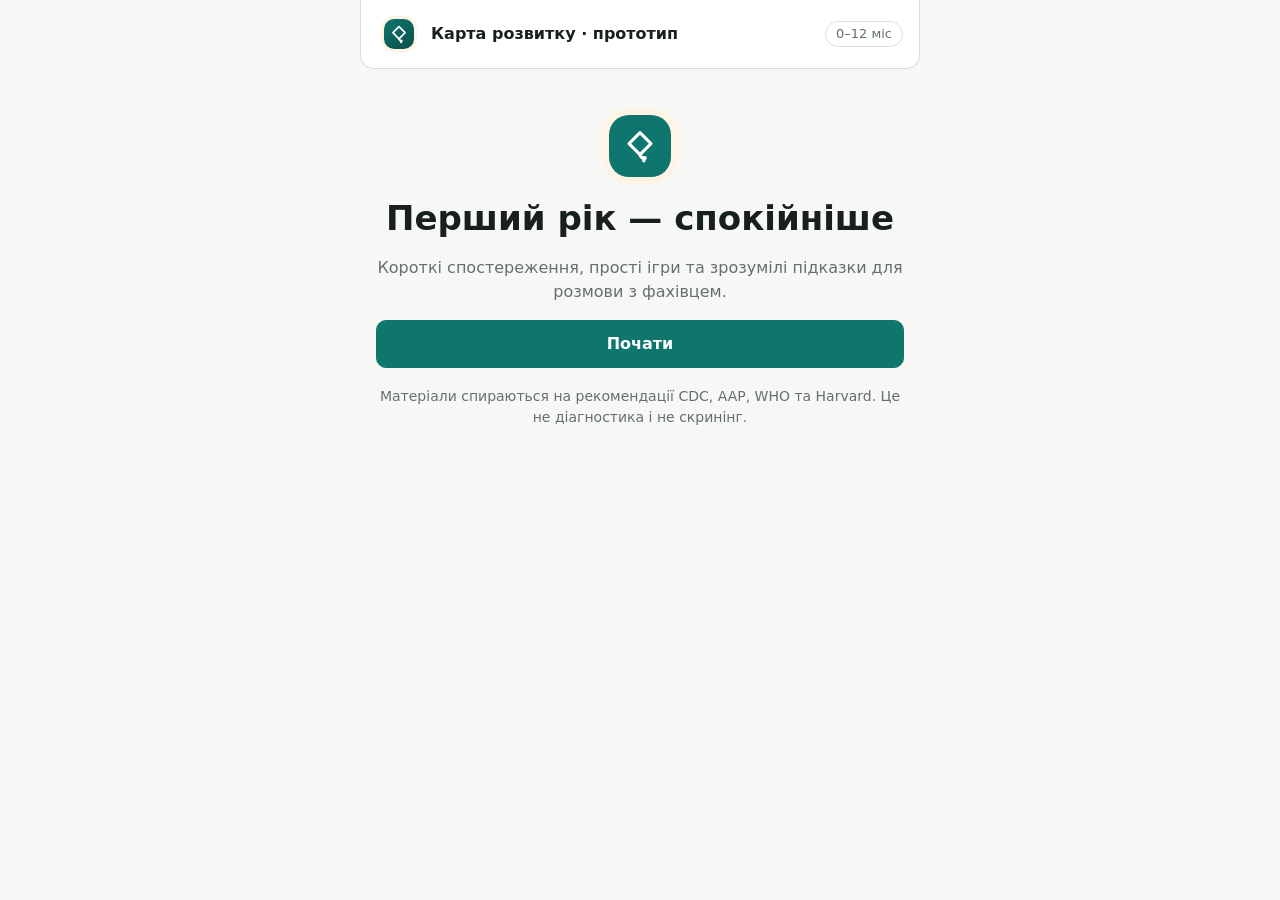
==== commit a5e4b719: "fix: close age and result route gaps" ====
--- a/prototype_stage5_ua/index.html
+++ b/prototype_stage5_ua/index.html
@@ -10,7 +10,7 @@
   <link rel="manifest" href="manifest.webmanifest">
   <link rel="icon" href="app-icon.svg" type="image/svg+xml">
   <link rel="apple-touch-icon" href="app-icon-192.png">
-  <link rel="stylesheet" href="styles5.css?v=20260714-p2-58-r1">
+  <link rel="stylesheet" href="styles5.css?v=20260714-p2-60-r1">
 </head>
 <body>
   <header class="appbar">
@@ -31,16 +31,16 @@
   <nav id="bottomNav" class="bottom-nav" aria-label="Основна навігація"></nav>
 
   <!-- Reuse the canonical data + engine — no logic/data is duplicated here. -->
-  <script src="../prototype_stage4_ua/data_ua.js?v=20260714-p2-58-r1"></script>
-  <script src="../prototype_stage4_ua/engine.js?v=20260714-p2-58-r1"></script>
-  <script src="questions_ua.js?v=20260714-p2-58-r1"></script>
-  <script src="illustrations.js?v=20260714-p2-58-r1"></script>
-  <script src="authors_ua.js?v=20260714-p2-58-r1"></script>
-  <script src="who_windows.js?v=20260714-p2-58-r1"></script>
-  <script src="activity_context_ua.js?v=20260714-p2-58-r1"></script>
-  <script src="library_ua.js?v=20260714-p2-58-r1"></script>
+  <script src="../prototype_stage4_ua/data_ua.js?v=20260714-p2-60-r1"></script>
+  <script src="../prototype_stage4_ua/engine.js?v=20260714-p2-60-r1"></script>
+  <script src="questions_ua.js?v=20260714-p2-60-r1"></script>
+  <script src="illustrations.js?v=20260714-p2-60-r1"></script>
+  <script src="authors_ua.js?v=20260714-p2-60-r1"></script>
+  <script src="who_windows.js?v=20260714-p2-60-r1"></script>
+  <script src="activity_context_ua.js?v=20260714-p2-60-r1"></script>
+  <script src="library_ua.js?v=20260714-p2-60-r1"></script>
   <script>window.MILESTONES_BUILD_CHANNEL = "validation";</script>
-  <script src="app5.js?v=20260714-p2-58-r1"></script>
-  <script src="pwa.js?v=20260714-p2-58-r1"></script>
+  <script src="app5.js?v=20260714-p2-60-r1"></script>
+  <script src="pwa.js?v=20260714-p2-60-r1"></script>
 </body>
 </html>
--- a/prototype_stage5_ua/styles5.css
+++ b/prototype_stage5_ua/styles5.css
@@ -54,7 +54,7 @@
   position: sticky; top: 0; z-index: 20;
   display: flex; align-items: center; gap: 10px;
   width: min(100%, 560px); margin: 0 auto;
-  padding: 12px 16px; padding-top: max(12px, env(safe-area-inset-top));
+  padding: calc(12px + env(safe-area-inset-top, 0px)) calc(16px + env(safe-area-inset-right, 0px)) 12px calc(16px + env(safe-area-inset-left, 0px));
   background: rgba(255, 255, 255, 0.96);
   border-bottom: 1px solid var(--line);
   backdrop-filter: blur(12px);
@@ -65,6 +65,8 @@
 .storage-status { flex-shrink: 0; padding: 3px 8px; border: 1px solid var(--danger-line); border-radius: 999px; color: var(--danger); background: var(--danger-soft); font-size: 13px; font-weight: 700; }
 .appbar-back { width: 44px; height: 44px; display: grid; place-items: center; border: 0; border-radius: 12px; background: transparent; padding: 0; cursor: pointer; }
 .appbar-back:hover { background: var(--surface-subtle); }
+.appbar-back:disabled { cursor: default; }
+.appbar-back:disabled:hover { background: transparent; }
 .appbar-child { flex: 1; display: flex; align-items: center; gap: 8px; min-width: 0; }
 .appbar-select { flex: 1; min-width: 0; min-height: 44px; width: 100%; font: inherit; font-weight: 600; color: inherit; background: transparent; border: 1px solid var(--control-line); border-radius: 8px; padding: 8px; cursor: pointer; }
 .home-danger { display: flex; flex-wrap: wrap; gap: 18px; }
@@ -77,7 +79,7 @@
   max-width: 560px; margin: 0 auto;
   padding-bottom: calc(var(--nav-h) + env(safe-area-inset-bottom) + 16px);
 }
-.screen-pad { padding: 18px 16px 8px; }
+.screen-pad { padding: 18px calc(16px + env(safe-area-inset-right, 0px)) 8px calc(16px + env(safe-area-inset-left, 0px)); }
 .screen-pad > h1 { margin: 4px 0 6px; }
 .lead { font-size: 16px; color: var(--muted); }
 .fineprint { color: var(--muted); font-size: 14px; margin-top: 18px; }
@@ -87,7 +89,7 @@
   position: fixed; left: 50%; bottom: 0; z-index: 20; transform: translateX(-50%);
   width: min(100%, 560px);
   display: flex; gap: 4px;
-  padding: 8px 8px calc(8px + env(safe-area-inset-bottom));
+  padding: 8px calc(8px + env(safe-area-inset-right, 0px)) calc(8px + env(safe-area-inset-bottom, 0px)) calc(8px + env(safe-area-inset-left, 0px));
   background: rgba(255, 255, 255, 0.96);
   border-top: 1px solid var(--line);
   backdrop-filter: blur(12px);
@@ -118,7 +120,7 @@
 .has-thumb-action { padding-bottom: 94px; }
 .thumb-action {
   position: fixed; left: 50%; bottom: calc(var(--nav-h) + env(safe-area-inset-bottom) + 8px); z-index: 19;
-  width: min(calc(100% - 24px), 536px); transform: translateX(-50%);
+  width: min(calc(100% - 24px - env(safe-area-inset-left, 0px) - env(safe-area-inset-right, 0px)), 536px); transform: translateX(-50%);
   padding: 8px; border: 1px solid var(--line); border-radius: 14px;
   background: rgba(251, 250, 247, 0.96); box-shadow: var(--shadow); backdrop-filter: blur(12px);
 }
@@ -534,7 +536,7 @@
 .library-now span { color: #40504d; font-size: 14px; }
 .library-source-link { display: grid; gap: 3px; margin-top: 12px; padding-top: 11px; border-top: 1px solid var(--line); }
 .library-source-link span { color: var(--muted); font-size: 11px; font-weight: 800; letter-spacing: .03em; text-transform: uppercase; }
-.library-source-link a { color: var(--teal-dark); font-size: 13px; font-weight: 700; overflow-wrap: anywhere; }
+.library-source-link a { min-height: 44px; display: inline-flex; align-items: center; color: var(--teal-dark); font-size: 13px; font-weight: 700; overflow-wrap: anywhere; }
 .library-source { margin-top: 2px; }
 .library-source summary { min-height: 44px; display: flex; align-items: center; color: var(--teal-dark); cursor: pointer; font-size: 13px; font-weight: 700; }
 .library-source div { padding: 0 2px 4px; }
@@ -716,6 +718,9 @@
 .history-answer-group p { margin: 6px 0 0; }
 .empty-state { padding: 24px 18px; border: 1px dashed var(--line); border-radius: 14px; background: var(--panel); text-align: center; }
 .empty-state h2 { margin-top: 0; }
+.recovery-card { text-align: left; }
+.recovery-card h2 { margin: 0 0 8px; }
+.recovery-card .btn { width: 100%; margin-top: 4px; }
 
 .state-controls button.active, .day-opt.active, .favorite-toggle.active,
 .feedback-options button.active, .play-context-options button.active,
@@ -731,6 +736,7 @@
   outline: 3px solid var(--focus);
   outline-offset: 3px;
 }
+.day-acc-head:focus-visible { outline-offset: -3px; }
 
 @media (min-width: 700px) {
   .appbar, .bottom-nav { border-left: 1px solid var(--line); border-right: 1px solid var(--line); }
@@ -738,10 +744,32 @@
   .bottom-nav { border-radius: 14px 14px 0 0; }
 }
 
-@media (max-width: 340px) {
+@media (max-width: 400px) {
+  :root { --nav-h: 80px; }
+  .appbar { flex-wrap: wrap; gap: 6px; padding-right: calc(10px + env(safe-area-inset-right, 0px)); padding-left: calc(10px + env(safe-area-inset-left, 0px)); }
+  .appbar-child { flex: 1 1 calc(100% - 54px); }
+  .storage-status { margin-left: 50px; }
+  .screen-pad { padding-right: calc(12px + env(safe-area-inset-right, 0px)); padding-left: calc(12px + env(safe-area-inset-left, 0px)); }
+  .bottom-nav { gap: 2px; padding-right: calc(4px + env(safe-area-inset-right, 0px)); padding-left: calc(4px + env(safe-area-inset-left, 0px)); }
+  .nav-btn { min-width: 0; font-size: 12px; line-height: 1.1; }
+  .nav-btn > span:last-child { max-width: 100%; overflow-wrap: anywhere; }
   .week-recap { grid-template-columns: 1fr; gap: 8px; }
   .week-recap-mark { width: 40px; height: 40px; border-radius: 13px; }
   .week-recap-mark .nav-icon { width: 23px; height: 23px; }
+  .activity-title-row, .history-head, .visit-overview-head, .play-cycle-head, .play-timer-head { flex-direction: column; align-items: stretch; }
+  .activity-title-row .favorite-toggle { align-self: flex-start; }
+  .history-head time, .visit-overview-head time { max-width: none; text-align: left; }
+  .play-cycle-head > span, .day-acc-title, .daily-play-option > small { white-space: normal; }
+  .survey-actions-auto { flex-direction: column; align-items: stretch; }
+  .survey-actions-auto .btn { width: 100%; }
+  .has-thumb-action { padding-bottom: 8px; }
+  .thumb-action { position: static; width: 100%; margin-top: 16px; transform: none; }
+  .daily-play-option { grid-template-columns: minmax(0, 1fr); }
+  .daily-play-option > small { text-align: left; }
+  .library-topics { flex-wrap: wrap; margin: 12px 0 0; padding: 2px 0 8px; overflow-x: visible; }
+  .play-cycle ol { grid-template-columns: repeat(4, minmax(0, 1fr)); gap: 3px; margin-right: 0; margin-left: 0; padding-right: 0; padding-left: 0; overflow-x: visible; }
+  .play-cycle li { min-width: 0; padding-right: 2px; padding-left: 2px; }
+  .play-timer output { text-align: left; }
 }
 
 @media (prefers-reduced-motion: reduce) {
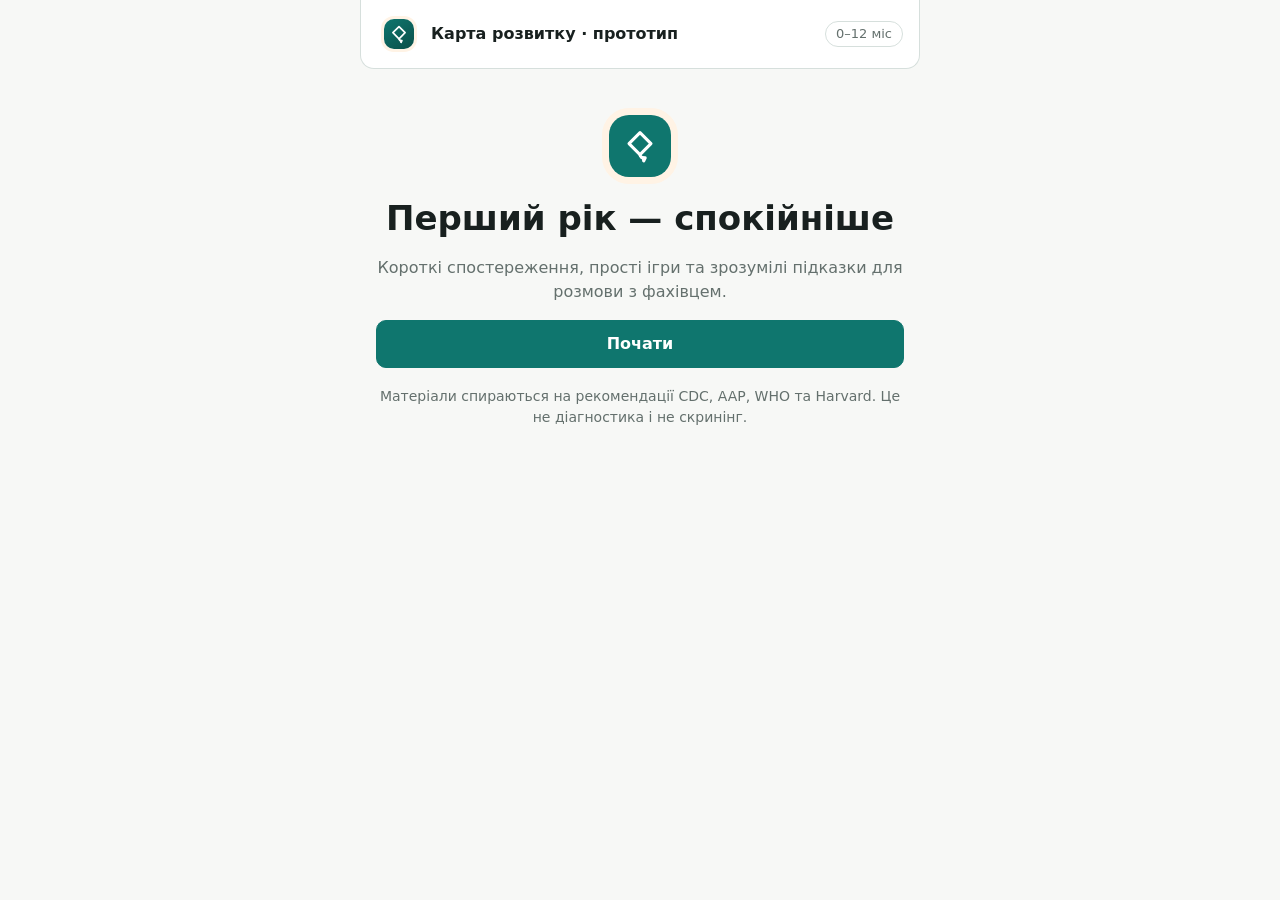
==== commit ae1dafef: "fix: validate stored data before use" ====
--- a/prototype_stage5_ua/index.html
+++ b/prototype_stage5_ua/index.html
@@ -10,7 +10,7 @@
   <link rel="manifest" href="manifest.webmanifest">
   <link rel="icon" href="app-icon.svg" type="image/svg+xml">
   <link rel="apple-touch-icon" href="app-icon-192.png">
-  <link rel="stylesheet" href="styles5.css?v=20260714-p2-60-r1">
+  <link rel="stylesheet" href="styles5.css?v=20260714-p2-61-r1">
 </head>
 <body>
   <header class="appbar">
@@ -31,16 +31,16 @@
   <nav id="bottomNav" class="bottom-nav" aria-label="Основна навігація"></nav>
 
   <!-- Reuse the canonical data + engine — no logic/data is duplicated here. -->
-  <script src="../prototype_stage4_ua/data_ua.js?v=20260714-p2-60-r1"></script>
-  <script src="../prototype_stage4_ua/engine.js?v=20260714-p2-60-r1"></script>
-  <script src="questions_ua.js?v=20260714-p2-60-r1"></script>
-  <script src="illustrations.js?v=20260714-p2-60-r1"></script>
-  <script src="authors_ua.js?v=20260714-p2-60-r1"></script>
-  <script src="who_windows.js?v=20260714-p2-60-r1"></script>
-  <script src="activity_context_ua.js?v=20260714-p2-60-r1"></script>
-  <script src="library_ua.js?v=20260714-p2-60-r1"></script>
+  <script src="../prototype_stage4_ua/data_ua.js?v=20260714-p2-61-r1"></script>
+  <script src="../prototype_stage4_ua/engine.js?v=20260714-p2-61-r1"></script>
+  <script src="questions_ua.js?v=20260714-p2-61-r1"></script>
+  <script src="illustrations.js?v=20260714-p2-61-r1"></script>
+  <script src="authors_ua.js?v=20260714-p2-61-r1"></script>
+  <script src="who_windows.js?v=20260714-p2-61-r1"></script>
+  <script src="activity_context_ua.js?v=20260714-p2-61-r1"></script>
+  <script src="library_ua.js?v=20260714-p2-61-r1"></script>
   <script>window.MILESTONES_BUILD_CHANNEL = "validation";</script>
-  <script src="app5.js?v=20260714-p2-60-r1"></script>
-  <script src="pwa.js?v=20260714-p2-60-r1"></script>
+  <script src="app5.js?v=20260714-p2-61-r1"></script>
+  <script src="pwa.js?v=20260714-p2-61-r1"></script>
 </body>
 </html>
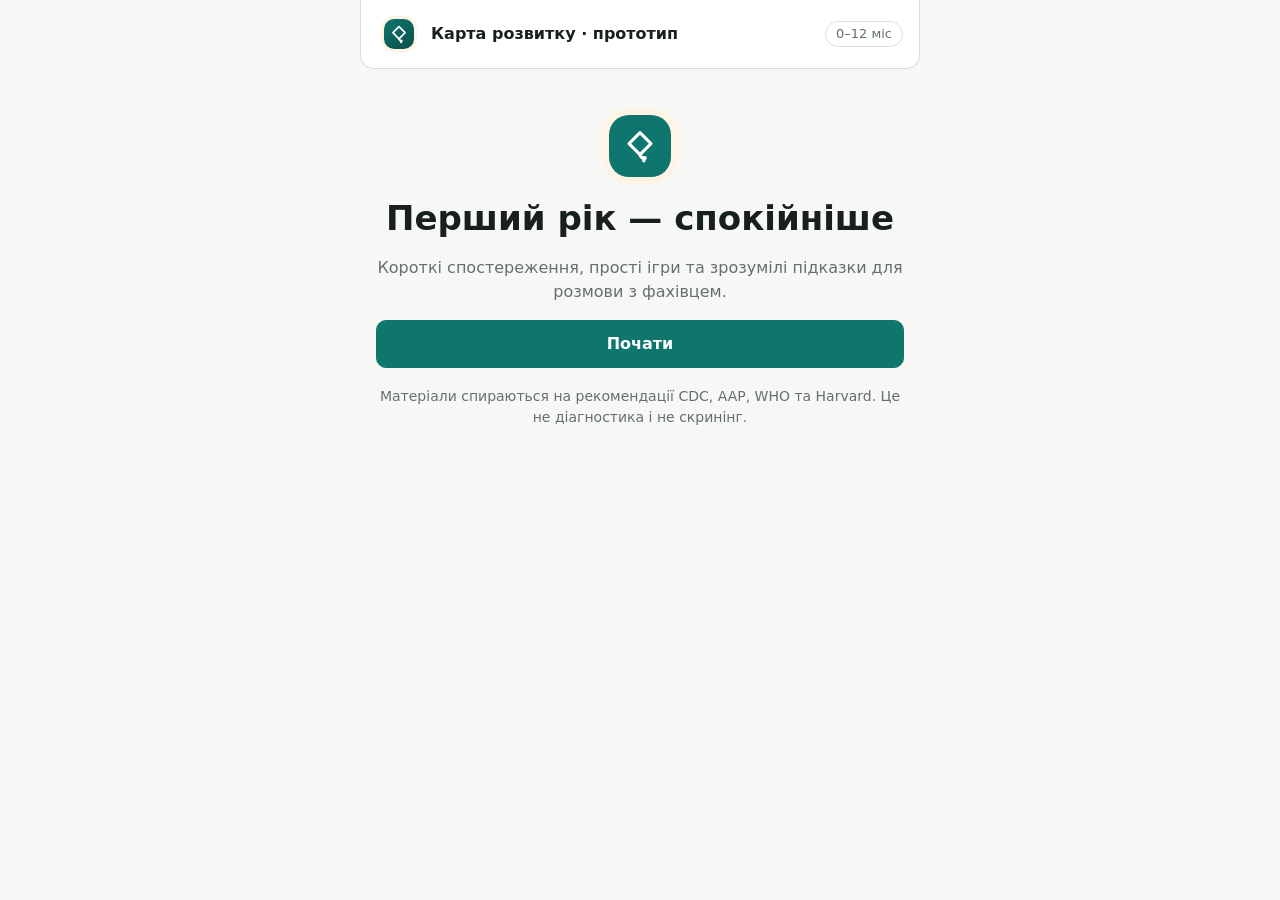
==== commit edd4388c: "fix: enforce content release boundaries" ====
--- a/prototype_stage5_ua/index.html
+++ b/prototype_stage5_ua/index.html
@@ -10,7 +10,7 @@
   <link rel="manifest" href="manifest.webmanifest">
   <link rel="icon" href="app-icon.svg" type="image/svg+xml">
   <link rel="apple-touch-icon" href="app-icon-192.png">
-  <link rel="stylesheet" href="styles5.css?v=20260714-p2-61-r1">
+  <link rel="stylesheet" href="styles5.css?v=20260714-p2-64-r1">
 </head>
 <body>
   <header class="appbar">
@@ -31,16 +31,17 @@
   <nav id="bottomNav" class="bottom-nav" aria-label="Основна навігація"></nav>
 
   <!-- Reuse the canonical data + engine — no logic/data is duplicated here. -->
-  <script src="../prototype_stage4_ua/data_ua.js?v=20260714-p2-61-r1"></script>
-  <script src="../prototype_stage4_ua/engine.js?v=20260714-p2-61-r1"></script>
-  <script src="questions_ua.js?v=20260714-p2-61-r1"></script>
-  <script src="illustrations.js?v=20260714-p2-61-r1"></script>
-  <script src="authors_ua.js?v=20260714-p2-61-r1"></script>
-  <script src="who_windows.js?v=20260714-p2-61-r1"></script>
-  <script src="activity_context_ua.js?v=20260714-p2-61-r1"></script>
-  <script src="library_ua.js?v=20260714-p2-61-r1"></script>
+  <script src="../prototype_stage4_ua/data_ua.js?v=20260714-p2-64-r1"></script>
+  <script src="../prototype_stage4_ua/engine.js?v=20260714-p2-64-r1"></script>
+  <script src="questions_ua.js?v=20260714-p2-64-r1"></script>
+  <script src="illustrations.js?v=20260714-p2-64-r1"></script>
+  <script src="authors_ua.js?v=20260714-p2-64-r1"></script>
+  <script src="who_windows.js?v=20260714-p2-64-r1"></script>
+  <script src="activity_context_ua.js?v=20260714-p2-64-r1"></script>
+  <script src="activity_release_ua.js?v=20260714-p2-64-r1"></script>
+  <script src="library_ua.js?v=20260714-p2-64-r1"></script>
   <script>window.MILESTONES_BUILD_CHANNEL = "validation";</script>
-  <script src="app5.js?v=20260714-p2-61-r1"></script>
-  <script src="pwa.js?v=20260714-p2-61-r1"></script>
+  <script src="app5.js?v=20260714-p2-64-r1"></script>
+  <script src="pwa.js?v=20260714-p2-64-r1"></script>
 </body>
 </html>
--- a/prototype_stage5_ua/styles5.css
+++ b/prototype_stage5_ua/styles5.css
@@ -520,6 +520,7 @@
 .library-topics { display: flex; gap: 7px; margin: 12px -16px 0; padding: 2px 16px 8px; overflow-x: auto; scrollbar-width: thin; }
 .library-topics button { min-height: 44px; flex: 0 0 auto; padding: 7px 12px; border: 1px solid var(--control-line); border-radius: 999px; background: #fff; color: var(--ink); cursor: pointer; font-size: 13px; font-weight: 650; }
 .library-topics button.active { border-color: var(--teal); background: var(--mint); color: var(--teal-dark); }
+.library-age-toggle { min-height: 44px; margin-top: 2px; padding: 7px 0; border: 0; background: transparent; color: var(--teal-dark); cursor: pointer; font: inherit; font-size: 13px; font-weight: 750; text-align: left; text-decoration: underline; text-underline-offset: 3px; }
 .library-count { margin: 8px 0 0; color: var(--muted); font-size: 13px; }
 .library-fallback { display: grid; gap: 4px; margin-top: 10px; padding: 12px; border: 1px solid var(--warm-line); border-radius: 12px; background: var(--surface-warm); }
 .library-fallback strong { color: var(--apricot-dark); font-size: 13px; }
